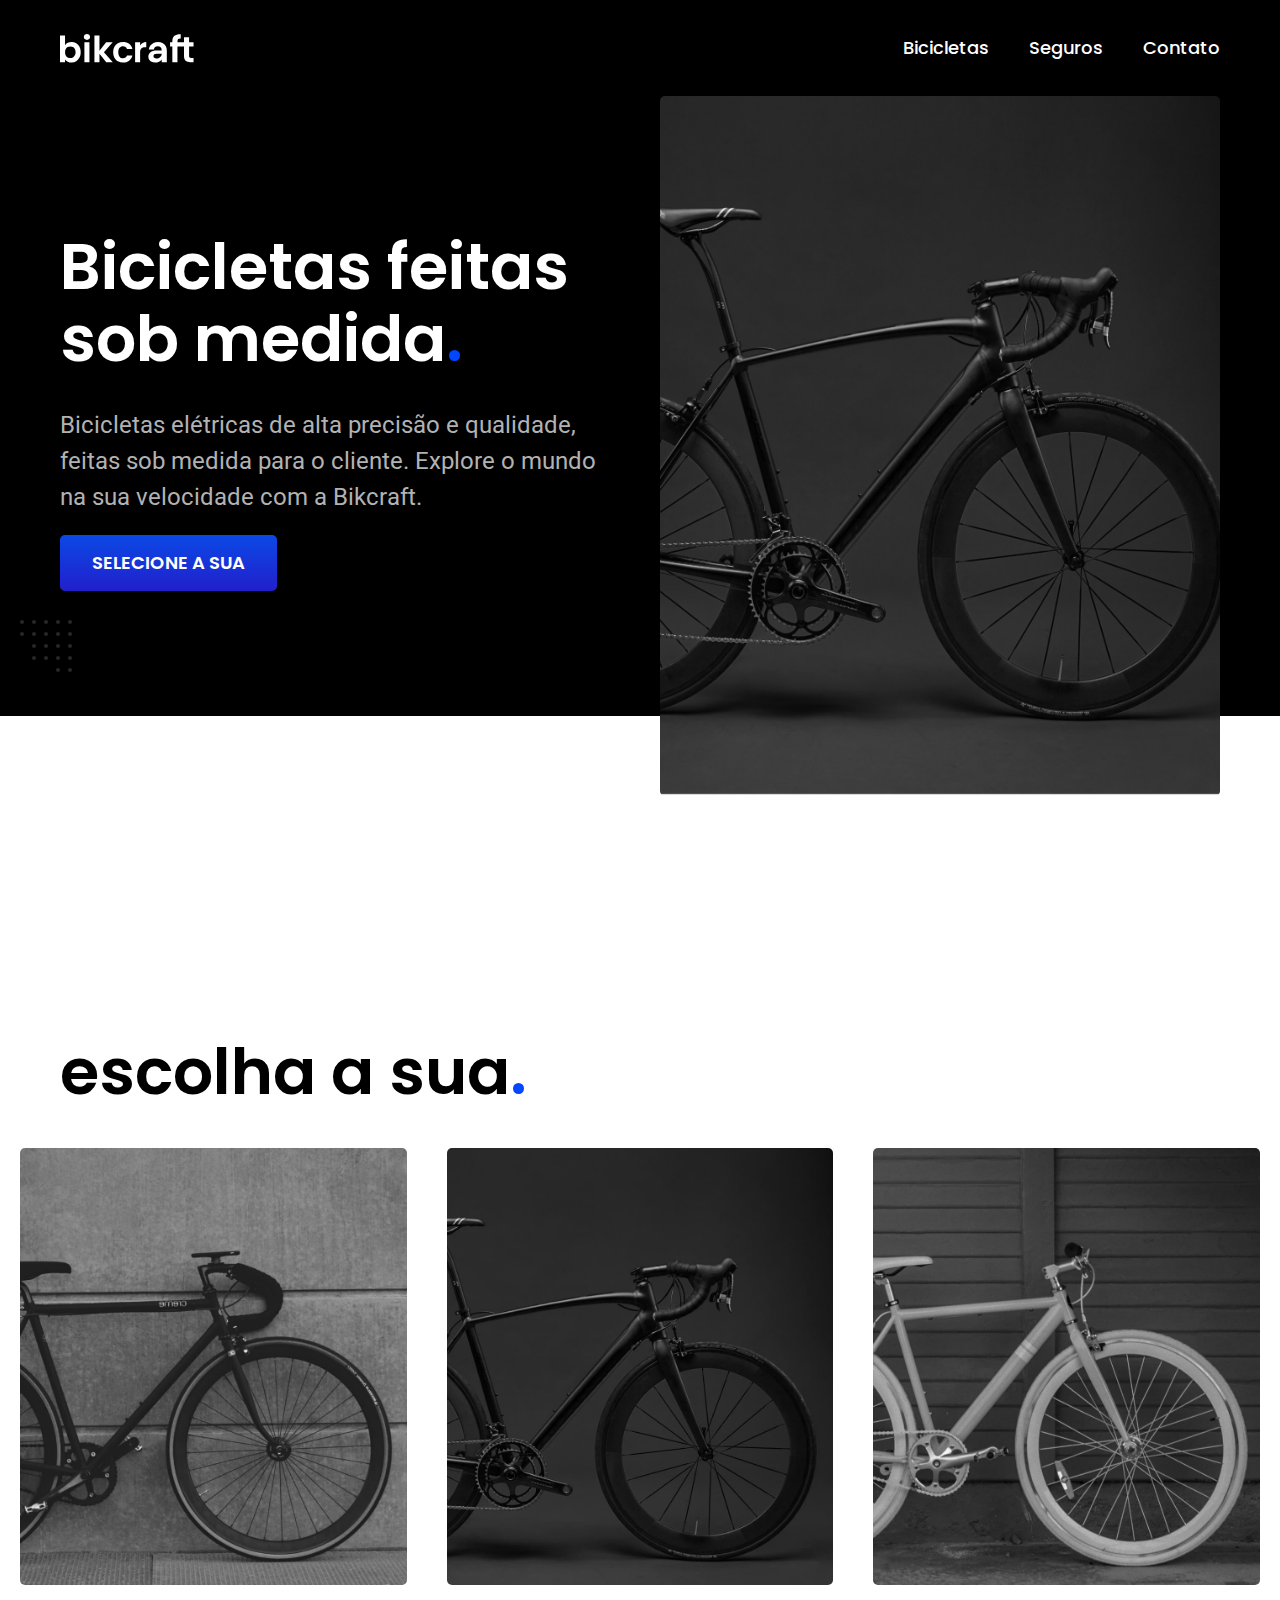
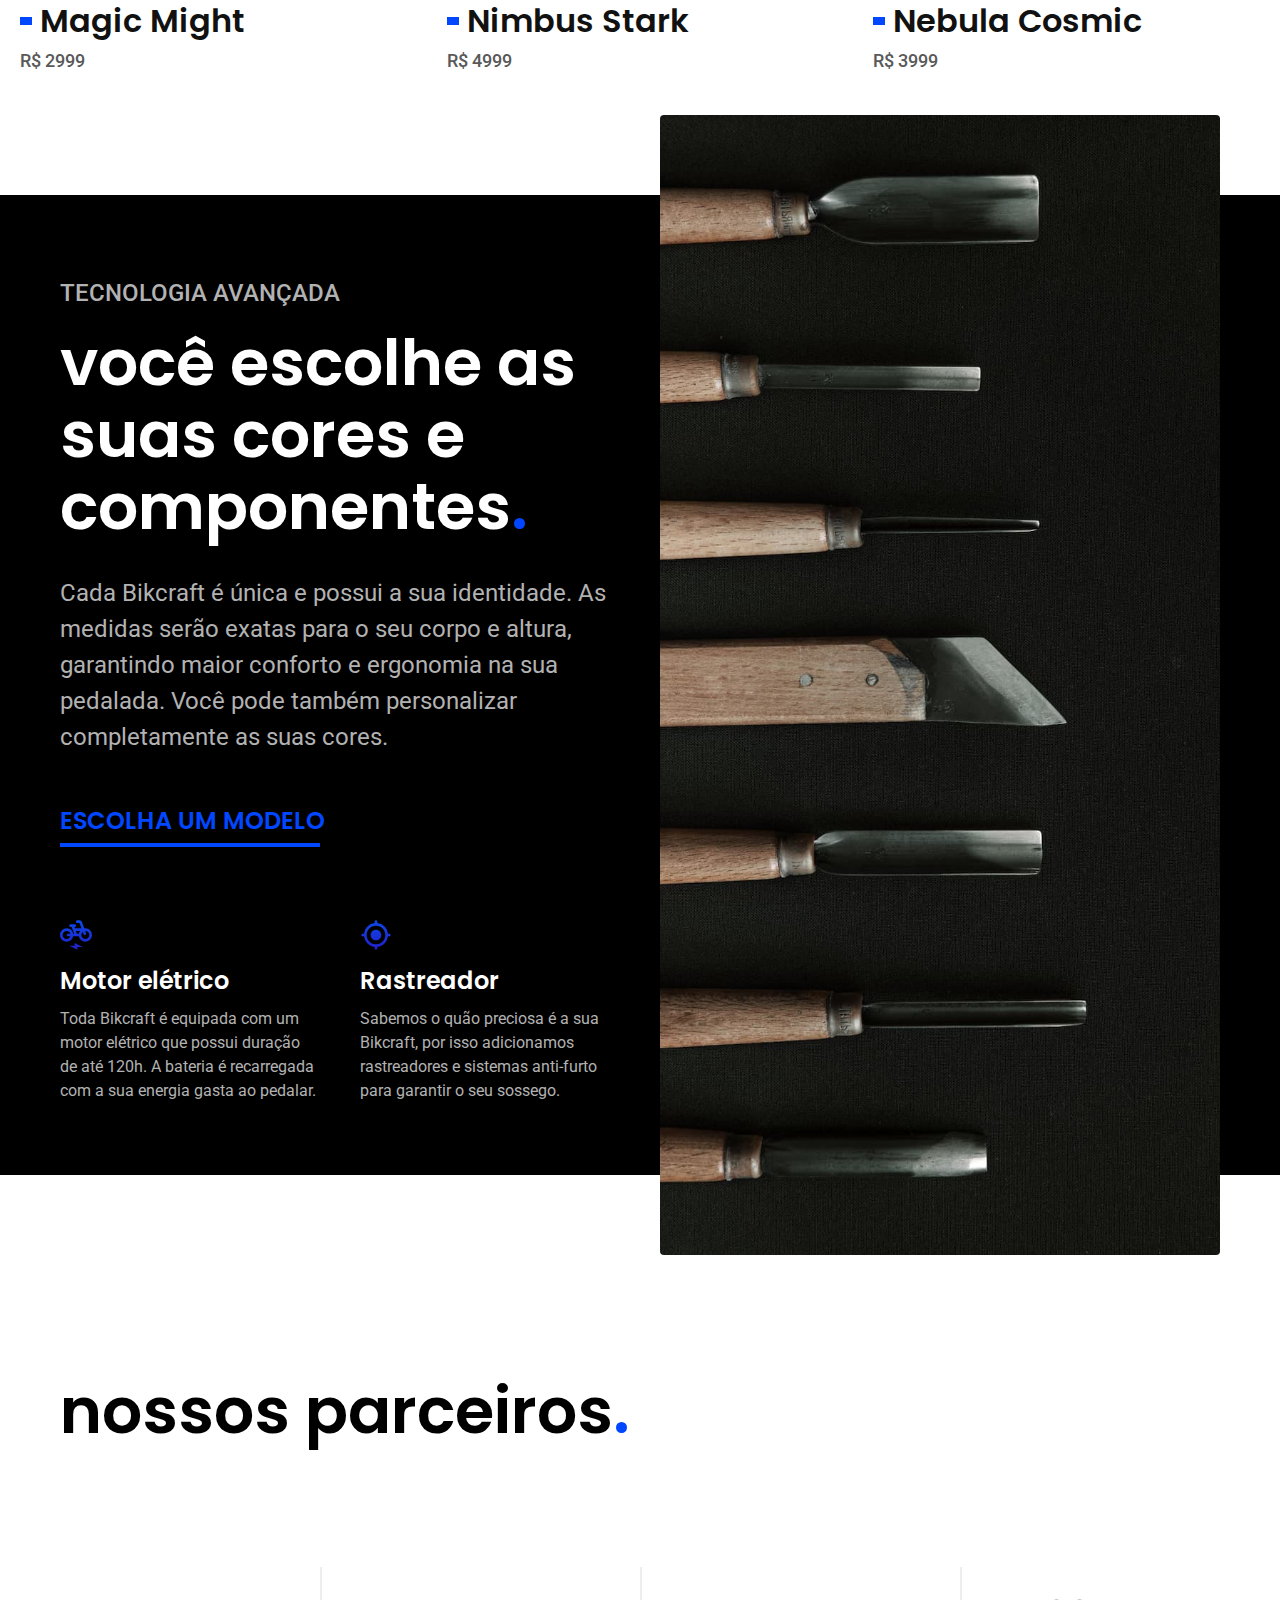
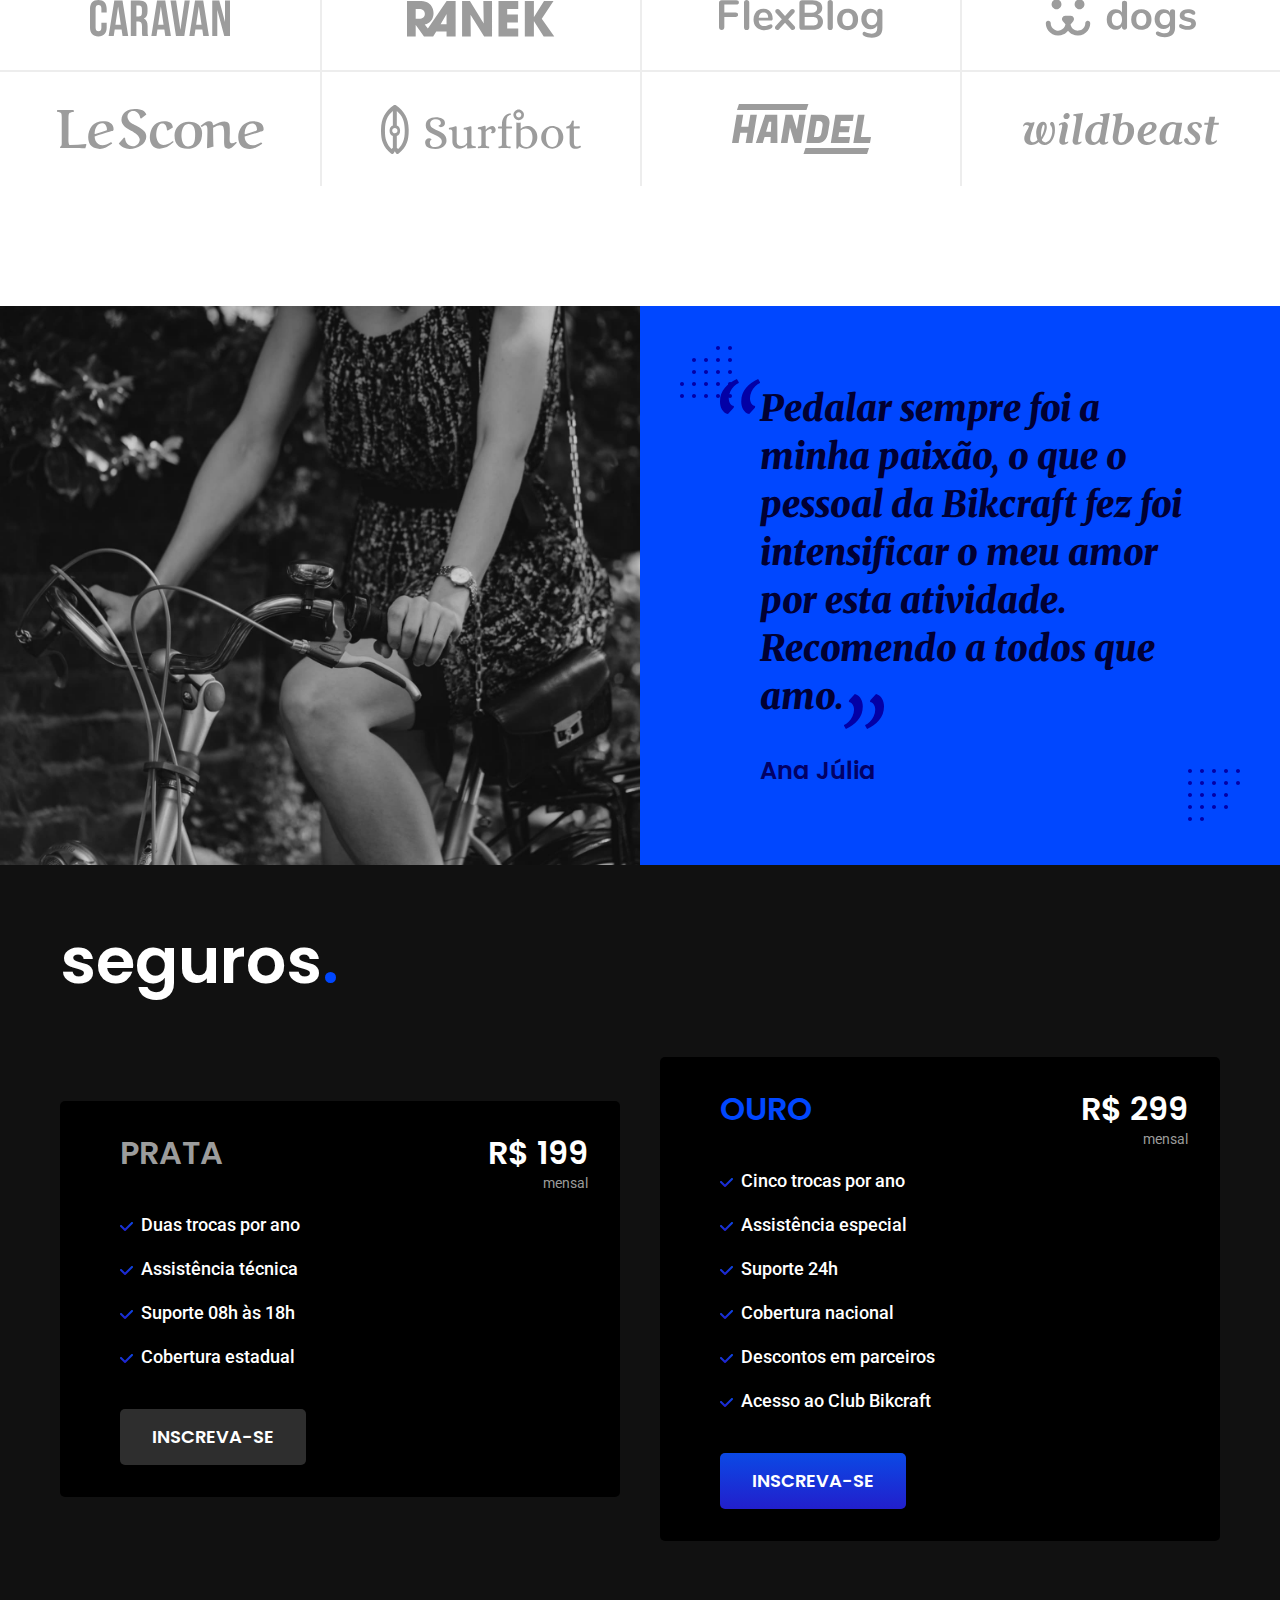
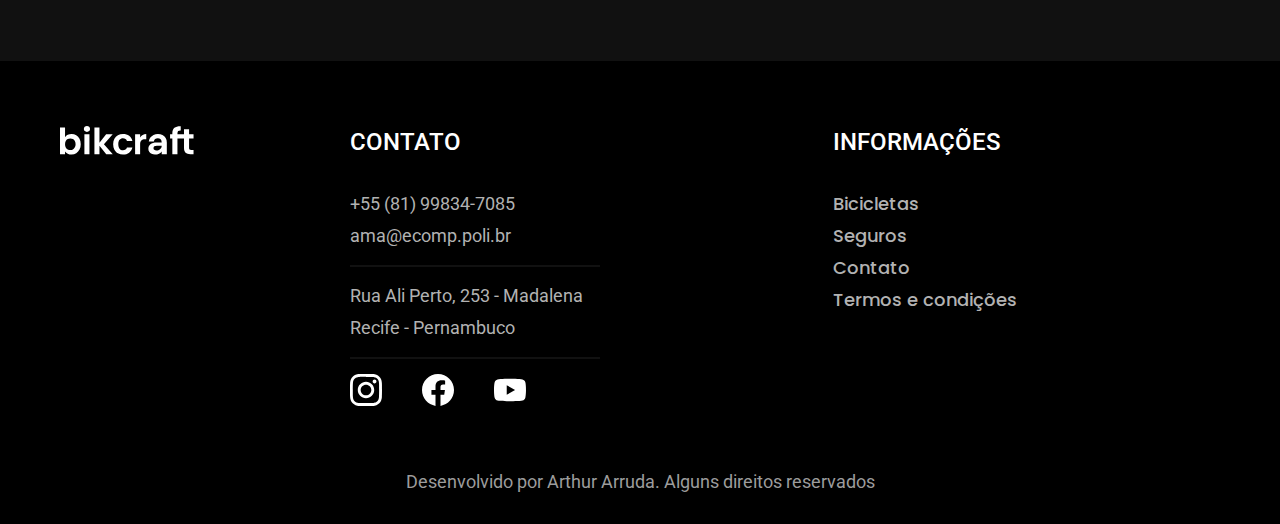
==== index.html @ e0dfc89c "adicionei algumas medias queries" ====
<!DOCTYPE html>
<html lang="pt-br">
<head>
    <meta charset="UTF-8">
    <meta name="viewport" content="width=device-width, initial-scale=1.0">
    <title>Bikcraft</title>
    <meta name="description" content="Bicicletas elétricas de alta precisão e qualidade,  feitas sob medida para o cliente. Explore o mundo na sua velocidade com a Bikcraft. ">
    <link rel="stylesheet" href="./estilos/home/style.css">
</head>
<body>
    <header class = "header-bg">
        <div class = "header flex">
            <a href="./index.html" target="_self"><img src="imagens/originais/icones/gerais/logo.svg" alt="Bikcraft"></a>
            <nav>
                <ul class = "header-menu flex">
                    <li id = "bicicletas"><a href="páginas/bicicletas.html">Bicicletas</a></li>
                    <li id = "seguros"><a href="#seguros">Seguros</a></li>
                    <li id = "contato"><a href="#contato">Contato</a></li>
                </ul>
            </nav>
        </div>
    </header>
    <main>
        <!--Seção que contém a introdução-->
        <section class = "intro-bg">
            <div class = "intro grid">
                <div class = "intro-descricao">
                    <h1>Bicicletas feitas sob medida<span class = "ponto-final">.</span></h1>
                    <p>Bicicletas elétricas de alta precisão e qualidade,  feitas sob medida para o cliente. Explore o mundo na sua velocidade com a Bikcraft. </p>
                    <a href="#" class = "btn">SELECIONE A SUA</a>
                </div>
                <picture>
                    <source media="(max-width:800px)" srcset="imagens\reduzidas\bicicletas\nimbus.jpg">
                    <img src="imagens/originais/gerais/img-intro.jpg" alt="bicicleta preta modelo Nimbus stark">
                </picture>
            </div>
        </section>
       <!--Seção que contém as bicicletas-->
        <section class = "bicicletas-bg" id = "bicicletas">
            <h1>escolha a sua<span class = "ponto-final">.</span></h1>
            <ul class = "bicicletas grid">
                <li class = "bicicleta" id = "bicicleta1">
                    <a href="#">
                        <img src="imagens/reduzidas/bicicletas/magic-home.jpg" alt="Magic Might">
                        <h3 class = "bicicleta-nome">Magic Might</h3>
                        <h6 class = "bicicleta-preço">R$ 2999</h6>
                    </a>
                </li>
                <li class = "bicicleta" id = "bicicleta2">
                    <a href="#">
                        <img src="imagens/reduzidas/bicicletas/nimbus-home.jpg" alt="Nimbus Stark">
                        <h3 class = "bicicleta-nome">Nimbus Stark</h3>
                        <h6 class = "bicicleta-preço">R$ 4999</h6>
                    </a>
                </li>
                <li class = "bicicleta" id = "bicicleta3">
                    <a href="#">
                        <img src="imagens/reduzidas/bicicletas/nebula-home.jpg" alt="Nebula Cosmic">
                        <h3 class = "bicicleta-nome">Nebula Cosmic</h3>
                        <h6 class = "bicicleta-preço">R$ 3999</h6>
                    </a>
                </li>
            </ul>
        </section>
        <!--Seção que contém o diferencial-->
        <section class = "diferencial-bg">
            <div class = "diferencial grid">
                <div class = "diferencial-info">
                    <h4>TECNOLOGIA AVANÇADA</h4>
                    <h1>você escolhe as suas cores e componentes<span class = "ponto-final">.</span></h1>
                    <p class = "principal">Cada Bikcraft é única e possui a sua identidade. As medidas serão exatas para o seu corpo e altura, garantindo maior conforto e ergonomia na sua pedalada. Você pode também personalizar completamente as suas cores.</p>
                    <a href="#" class = "link">ESCOLHA UM MODELO</a>
                    <div class = "diferenciais grid">
                        <div class = "eletrico">
                            <h2>Motor elétrico</h2>
                            <p class = "descricao-diferencial">Toda Bikcraft é equipada com um motor elétrico que possui duração de até 120h. A bateria é recarregada com a sua energia gasta ao pedalar.</p>
                        </div>
                        <div class = "rastreador">
                            <h2>Rastreador</h2>
                            <p class = "descricao-diferencial">Sabemos o quão preciosa é a sua Bikcraft, por isso adicionamos rastreadores e sistemas anti-furto para garantir o seu sossego.</p>
                        </div>
                    </div>
                </div>
                <img src="imagens/reduzidas/gerais/ferramentas.jpg" alt="Ferramentas utilizadas na construção das bicicicletas Bikcrafts">
            </div>
        </section>        
        <!--Seção que contém os parceiros-->
        <section class = "parceiros-bg">
            <h1>nossos parceiros<span class = "ponto-final">.</span></h1>
            <div class = "parceiros-lista">
                <ul class = "grid">
                    <li><img src="imagens/originais/parceiros/caravan.svg" alt="Caravan"></li>
                    <li><img src="imagens/originais/parceiros/ranek.svg" alt="Ranek"></li>
                    <li><img src="imagens/originais/parceiros/flexblog.svg" alt="Flexbog"></li>
                    <li><img src="imagens/originais/parceiros/dogs.svg" alt="Dogs"></li>
                    <li><img src="imagens/originais/parceiros/lescone.svg" alt="Lescone"></li>
                    <li><img src="imagens/originais/parceiros/surfbot.svg" alt="Surfbot"></li>
                    <li><img src="imagens/originais/parceiros/handel.svg" alt="Handel"></li>
                    <li><img src="imagens/originais/parceiros/wildbeast.svg" alt="Wildbeast"></li>
                </ul>
            </div>
        </section>  
        <!--Seção que contém o depoimento-->
        <section class = "depoimento-bg grid">
            <img src="imagens/reduzidas/gerais/depoimento.jpg" alt="Mulher pedalando">
            <div class = "depoimento-container flex">
                <div class = "depoimento-texto">
                    <h2>Pedalar sempre foi a minha paixão, o que o pessoal da Bikcraft fez foi intensificar o meu amor por esta atividade. Recomendo a todos que amo. </h2>
                
                    <h5>Ana Júlia</h5>
                </div>
            </div>
        </section>
       <!--Seção que contém os seguros-->
        <section class = "seguros-bg" id = "seguros">
            <h1>seguros<span class = "ponto-final">.</span></h1>
            <div class = "seguros-planos grid">
                <div class = "planos-prata plano">
                    <div class = "nome-preço flex">
                        <h3>PRATA</h3>
                        <h4 class = "preço">R$ 199</h4>
                    </div>
                    <ul>
                        <li>Duas trocas por ano</li>
                        <li>Assistência técnica</li>
                        <li>Suporte 08h às 18h</li>
                        <li>Cobertura estadual</li>
                    </ul>
                    <a href="#" class = "btn">INSCREVA-SE</a>
                </div>
                <div class = "planos-ouro plano">
                    <div class = "nome-preço flex">
                        <h3>OURO</h3>
                        <h4 class = "preço">R$ 299</h4>
                    </div>
                
                    <ul>
                        <li>Cinco trocas por ano</li>
                        <li>Assistência especial</li>
                        <li>Suporte 24h</li>
                        <li>Cobertura nacional</li>
                        <li>Descontos em parceiros</li>
                        <li>Acesso ao Club Bikcraft</li>
                    </ul>
                    <a href="#" class = "btn">INSCREVA-SE</a>
                </div>
            </div>
        </section>
    </main>
    <footer class = "footer-bg" id = "contato">
        <div class = "footer grid">
            <a href="#"><img src="imagens/originais/icones/gerais/logo.svg" alt="Bikcraft"></a>

            <div class = "footer-contato">
                <h1>CONTATO</h1>
                <div class = "fone">
                    <p>+55 (81) 99834-7085 <br>
                       ama@ecomp.poli.br</p>
                </div>
                <div class = "endereco">
                    <p>Rua Ali Perto, 253 - Madalena<br>
                       Recife - Pernambuco</p>
                </div>
                <div class = "redes-sociais flex">
                    <img src="imagens/originais/icones/redes-branco/instagram.svg" alt="">
                    <img src="imagens/originais/icones/redes-branco/facebook.svg" alt="">
                    <img src="imagens/originais/icones/redes-branco/youtube.svg" alt="">
                </div>
            </div>
            <div class = "footer-info">
                <h1>INFORMAÇÕES</h1>
                <ul>
                    <a href="#">
                        <li>Bicicletas</li>
                    </a>
                    <a href="#">
                        <li>Seguros</li>
                    </a>
                    <a href="#">
                        <li>Contato</li>
                    </a>
                    <a href="#">
                        <li>Termos e condições</li>
                    </a>
                </ul>
            </div>
        </div>
        <h5>Desenvolvido por Arthur Arruda. Alguns direitos reservados</h5>
    </footer>
</body>
</html>
---- estilos/home/style.css ----
@import '../globais/uteis.css';
@import '../globais/header.css';
@import '../globais/footer.css';
@import 'intro.css';
@import 'bicicletas.css';
@import 'parceiros.css';
@import 'depoimento.css';
@import 'seguros.css';
@import 'diferencial.css';
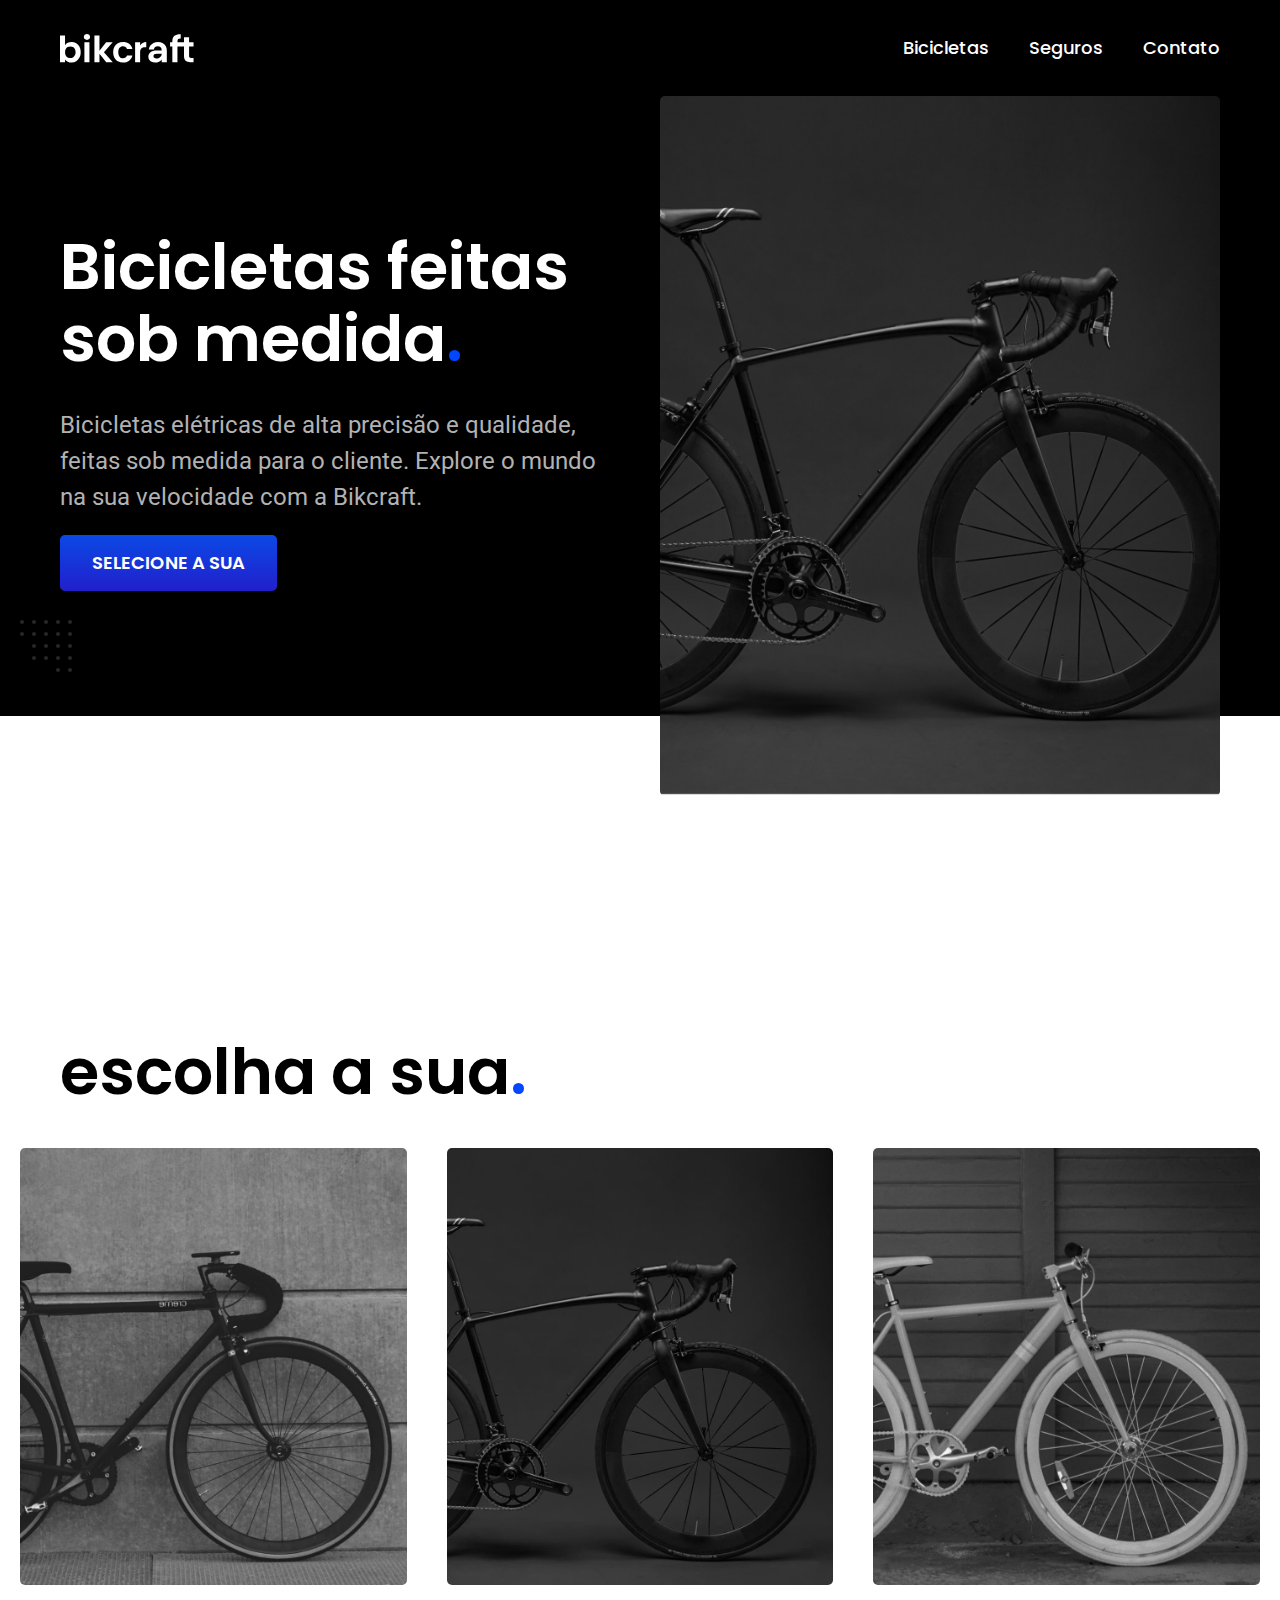
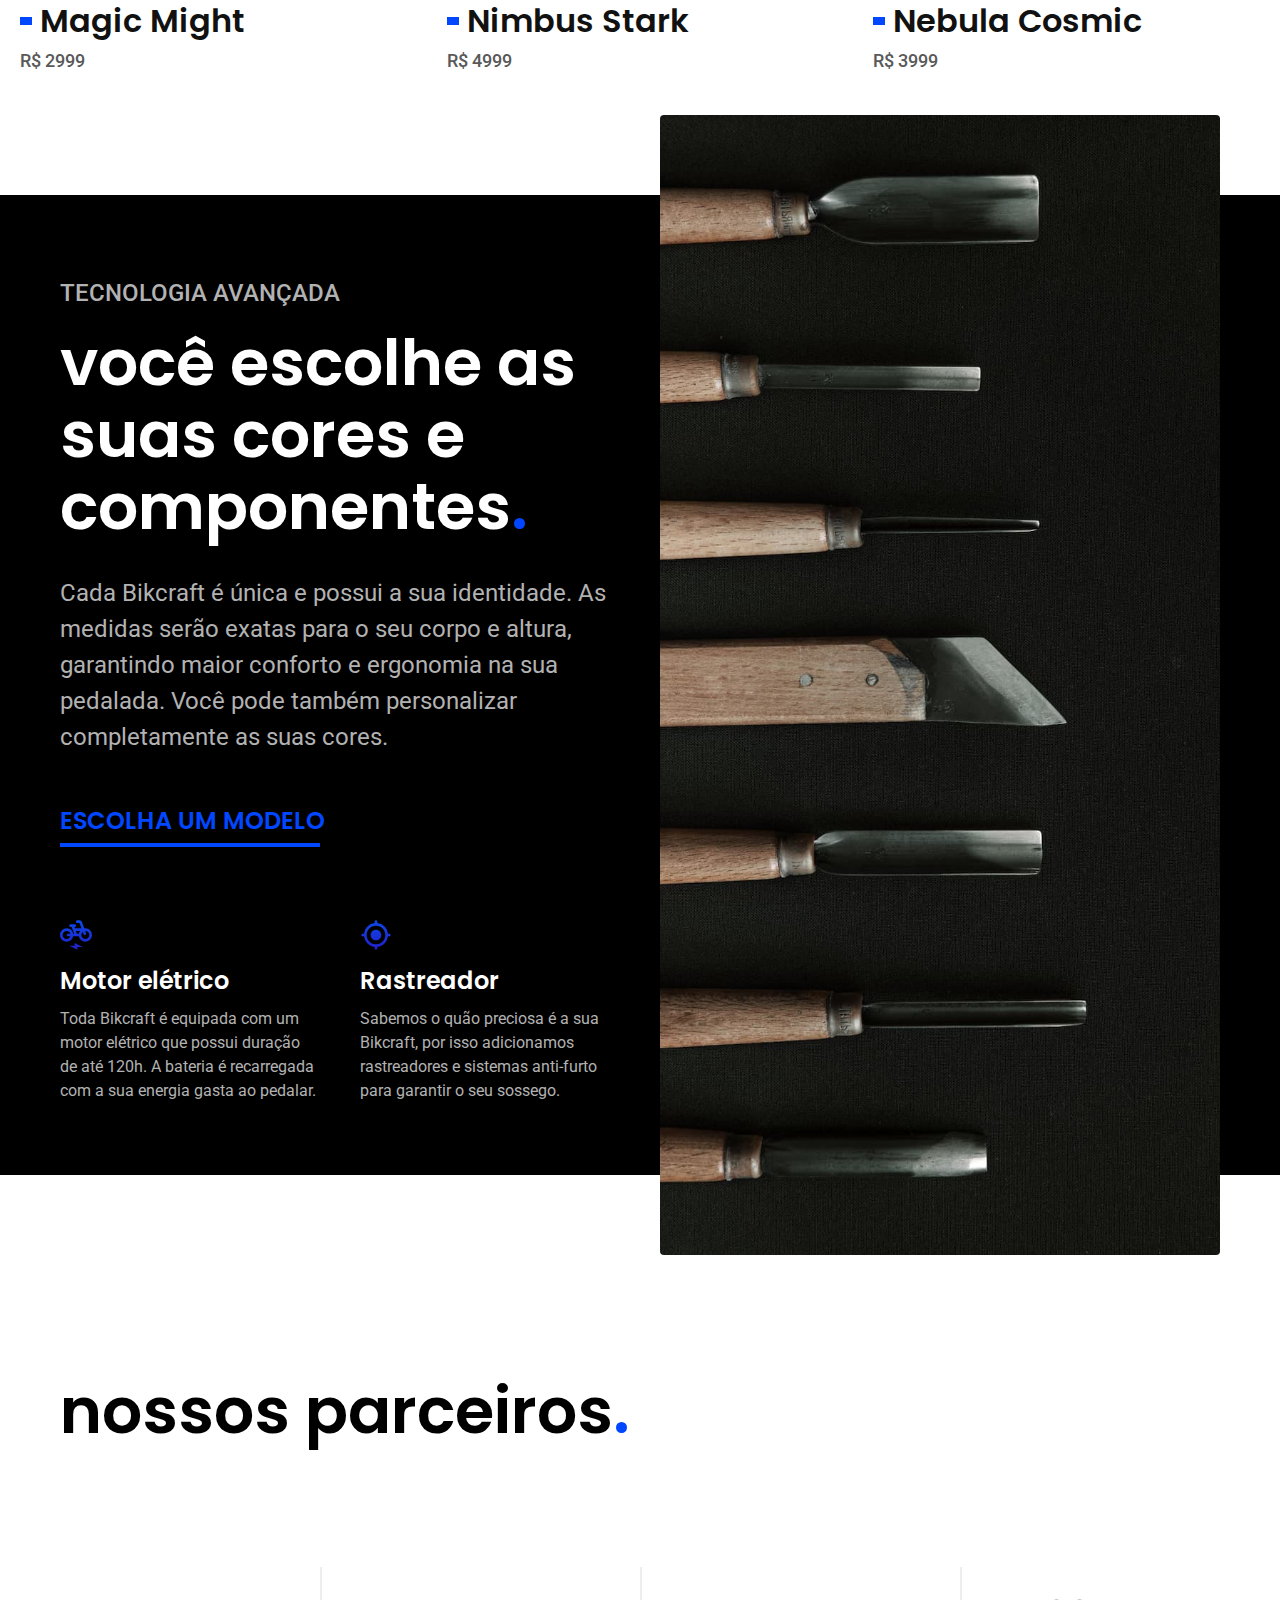
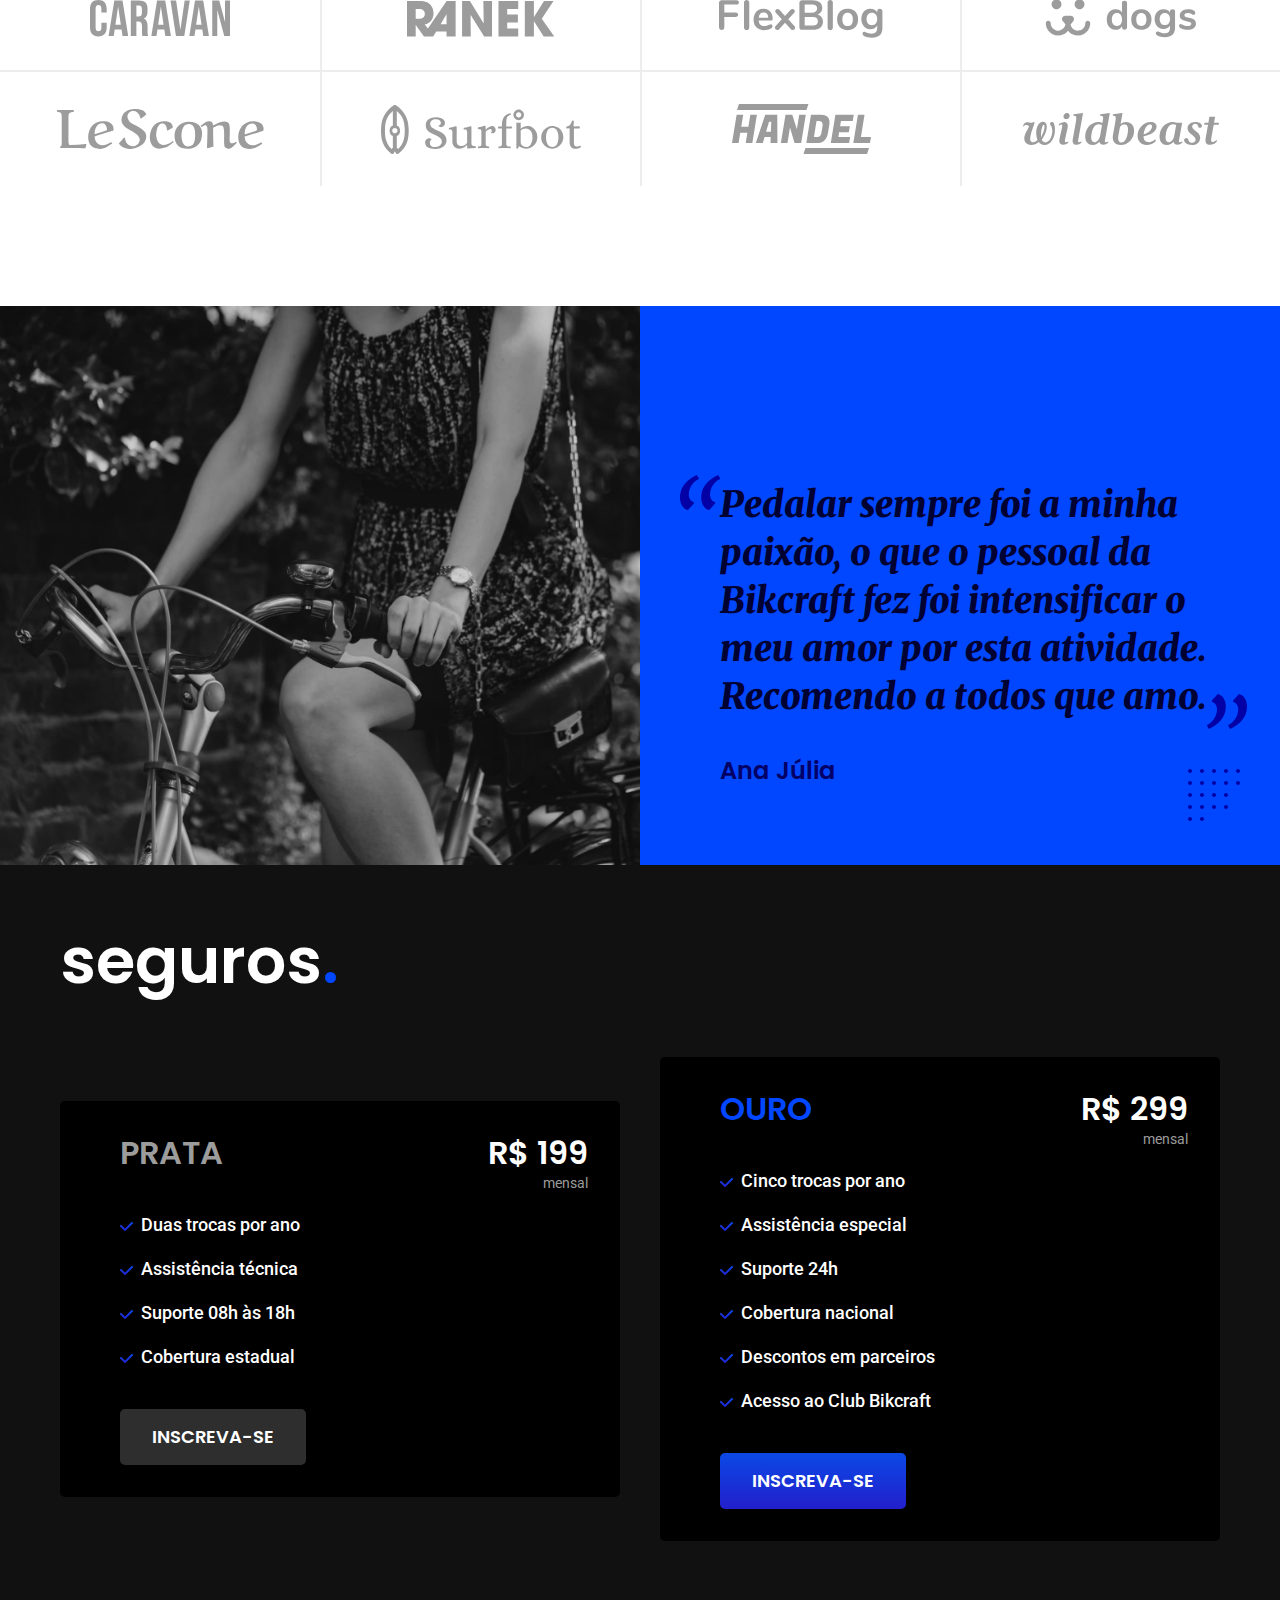
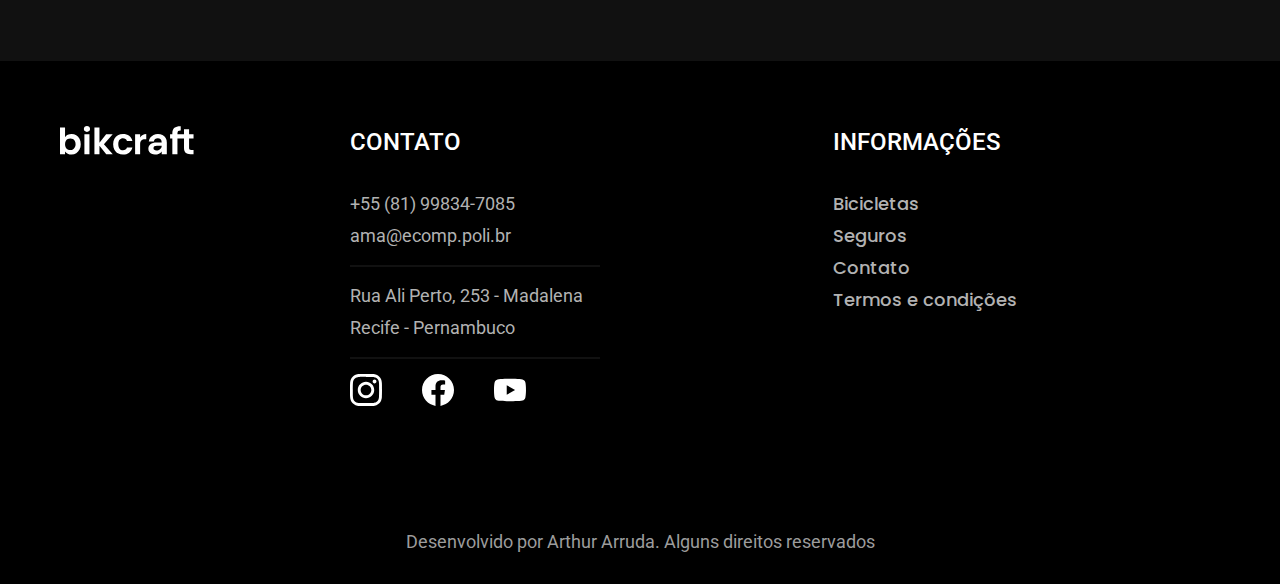
==== commit 69193337: "adicionei as media queries da página 'bicicletas'" ====
--- a/index.html
+++ b/index.html
@@ -149,7 +149,7 @@
     </main>
     <footer class = "footer-bg" id = "contato">
         <div class = "footer grid">
-            <a href="#"><img src="imagens/originais/icones/gerais/logo.svg" alt="Bikcraft"></a>
+            <a href="#" class = "home-btn"><img src="imagens/originais/icones/gerais/logo.svg" alt="Bikcraft"></a>
 
             <div class = "footer-contato">
                 <h1>CONTATO</h1>
@@ -162,9 +162,9 @@
                        Recife - Pernambuco</p>
                 </div>
                 <div class = "redes-sociais flex">
-                    <img src="imagens/originais/icones/redes-branco/instagram.svg" alt="">
-                    <img src="imagens/originais/icones/redes-branco/facebook.svg" alt="">
-                    <img src="imagens/originais/icones/redes-branco/youtube.svg" alt="">
+                    <a href="#"><img src="imagens/originais/icones/redes-branco/instagram.svg" alt="#"></a>
+                    <a href=""><img src="imagens/originais/icones/redes-branco/facebook.svg" alt=""></a>
+                    <a href="#"><img src="imagens/originais/icones/redes-branco/youtube.svg" alt=""></a>
                 </div>
             </div>
             <div class = "footer-info">
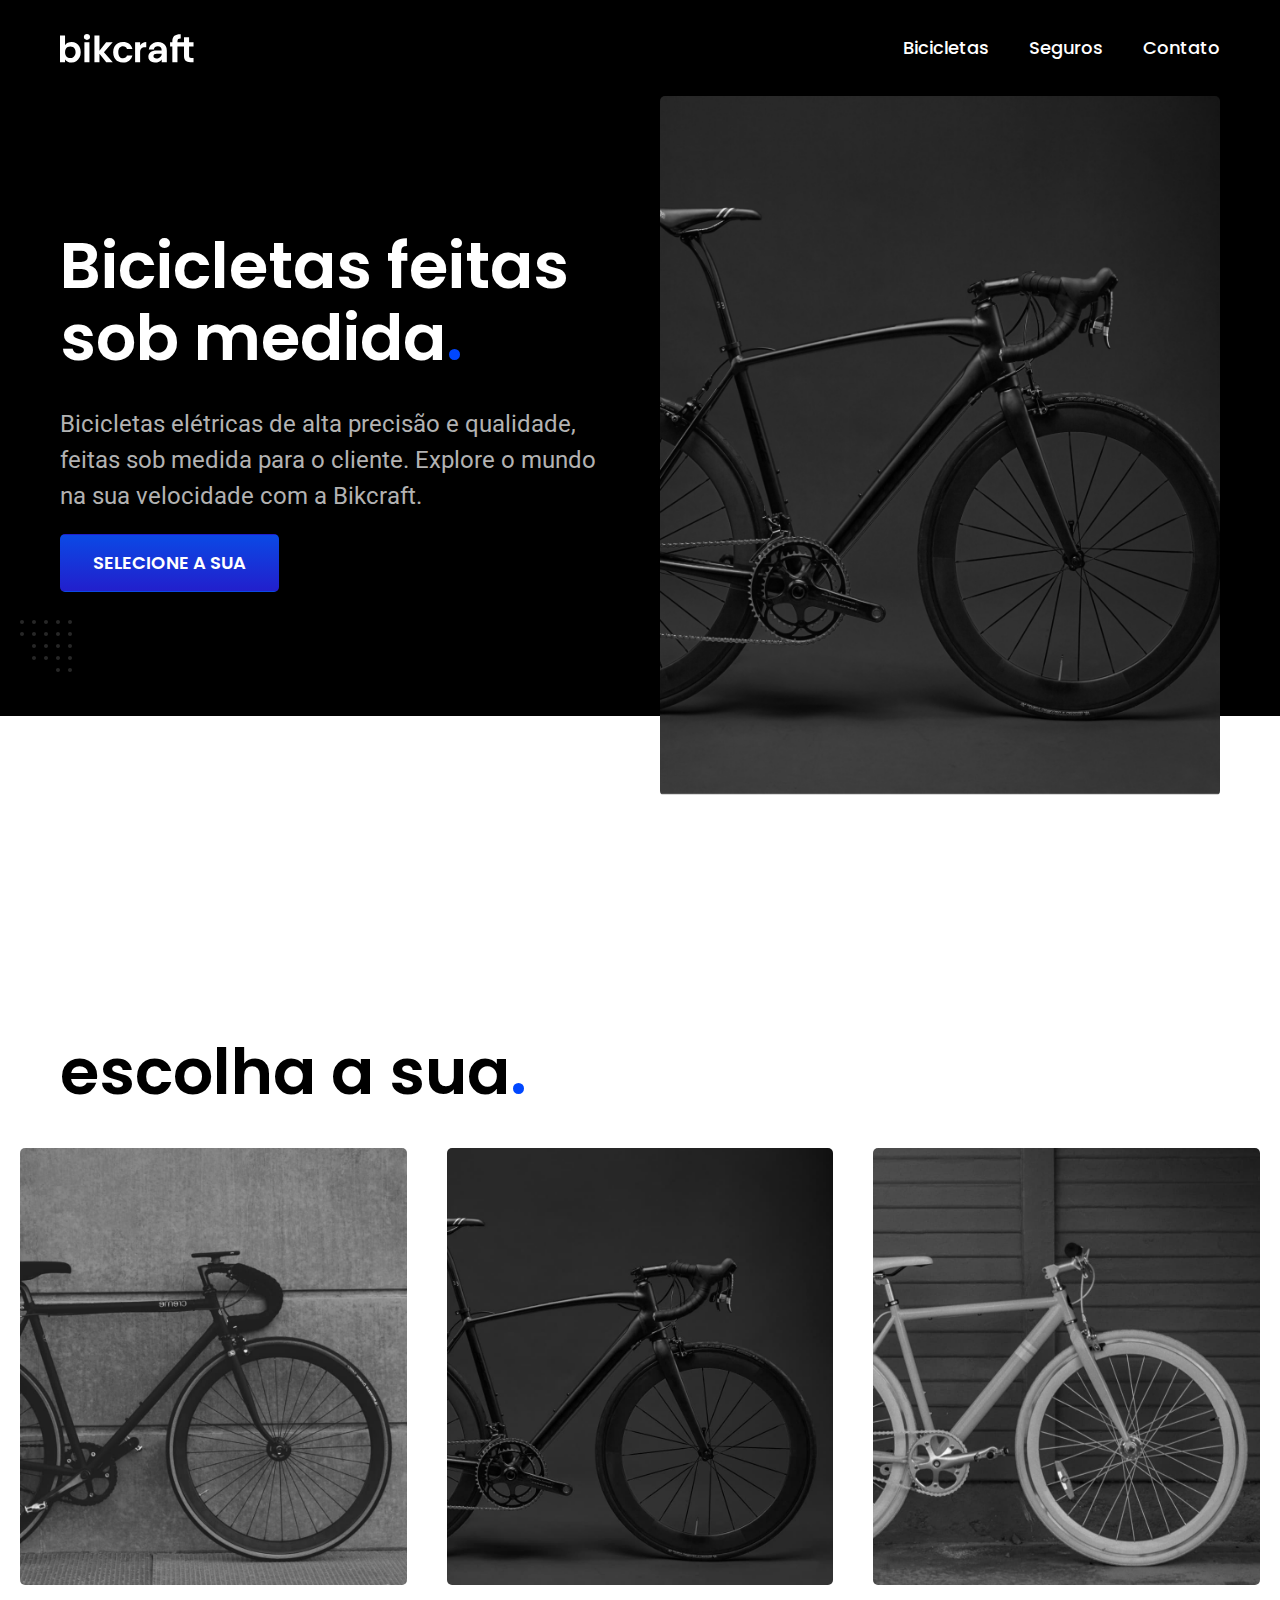
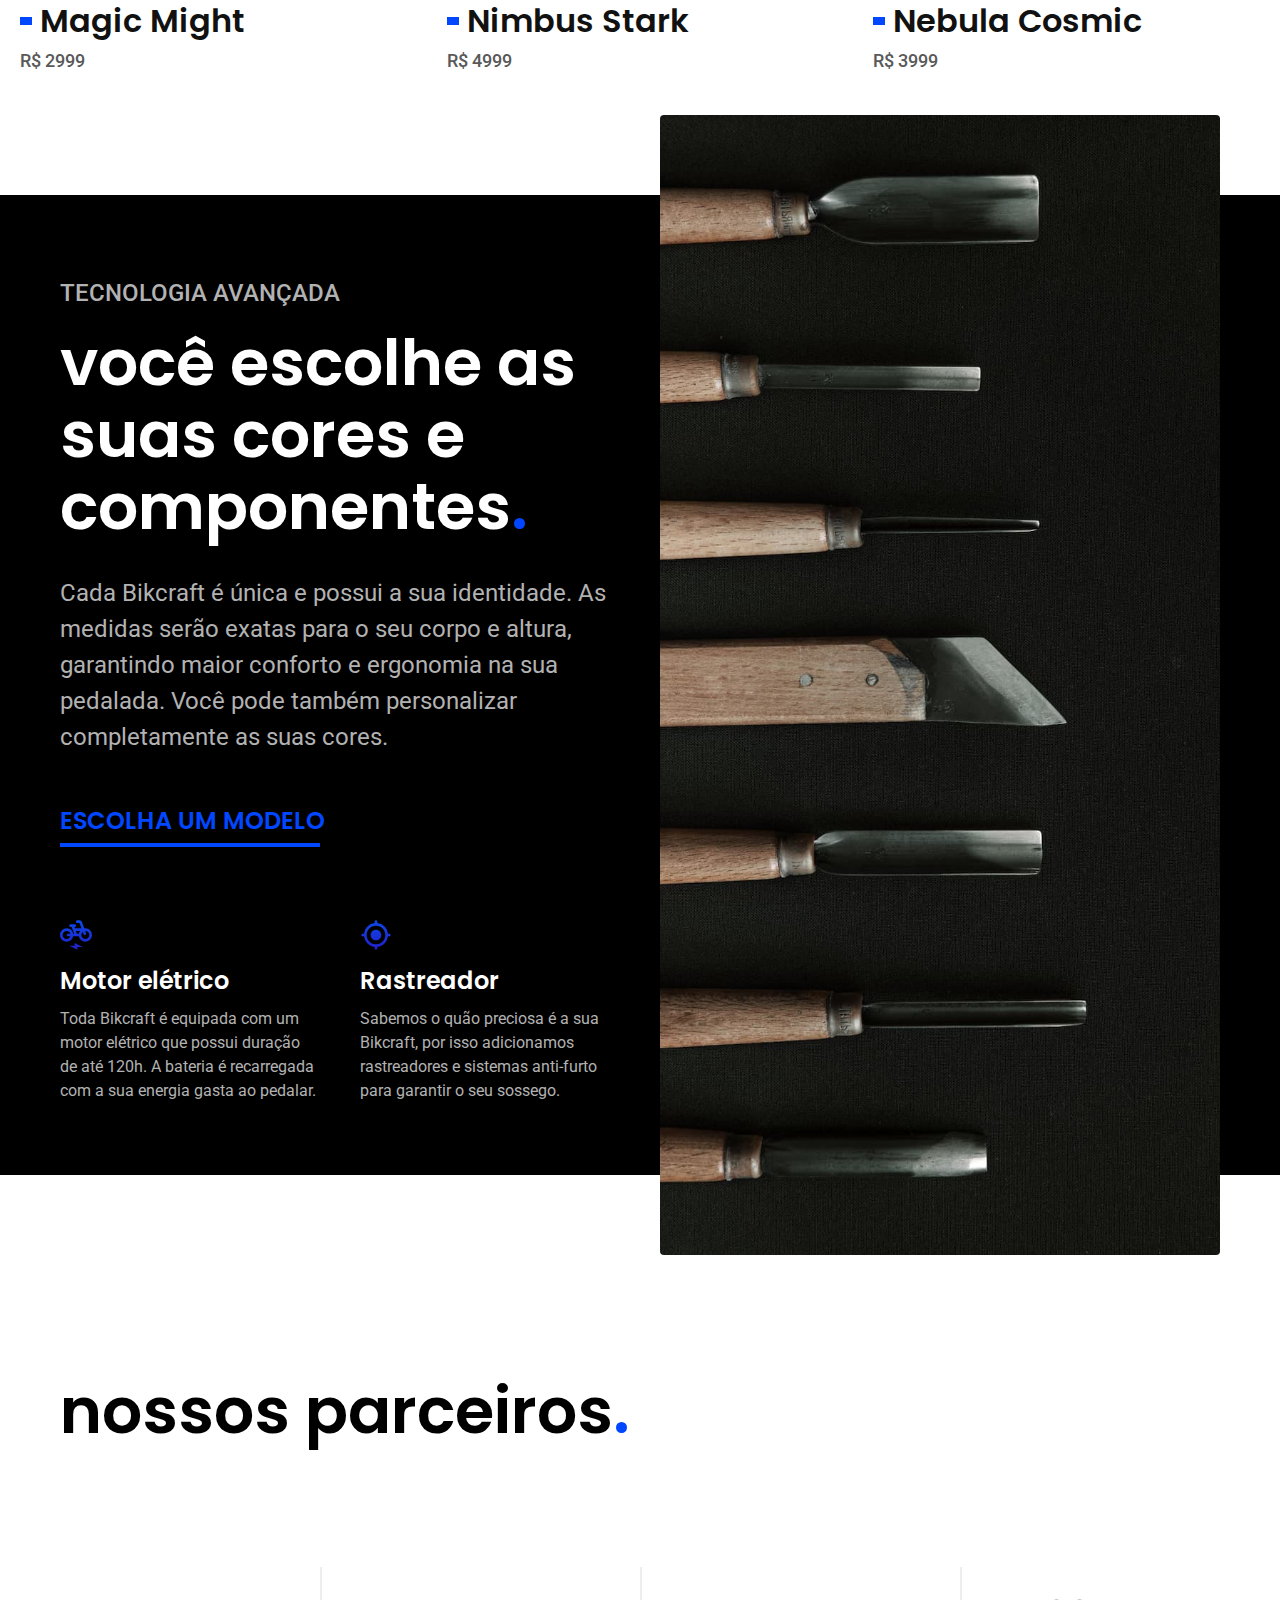
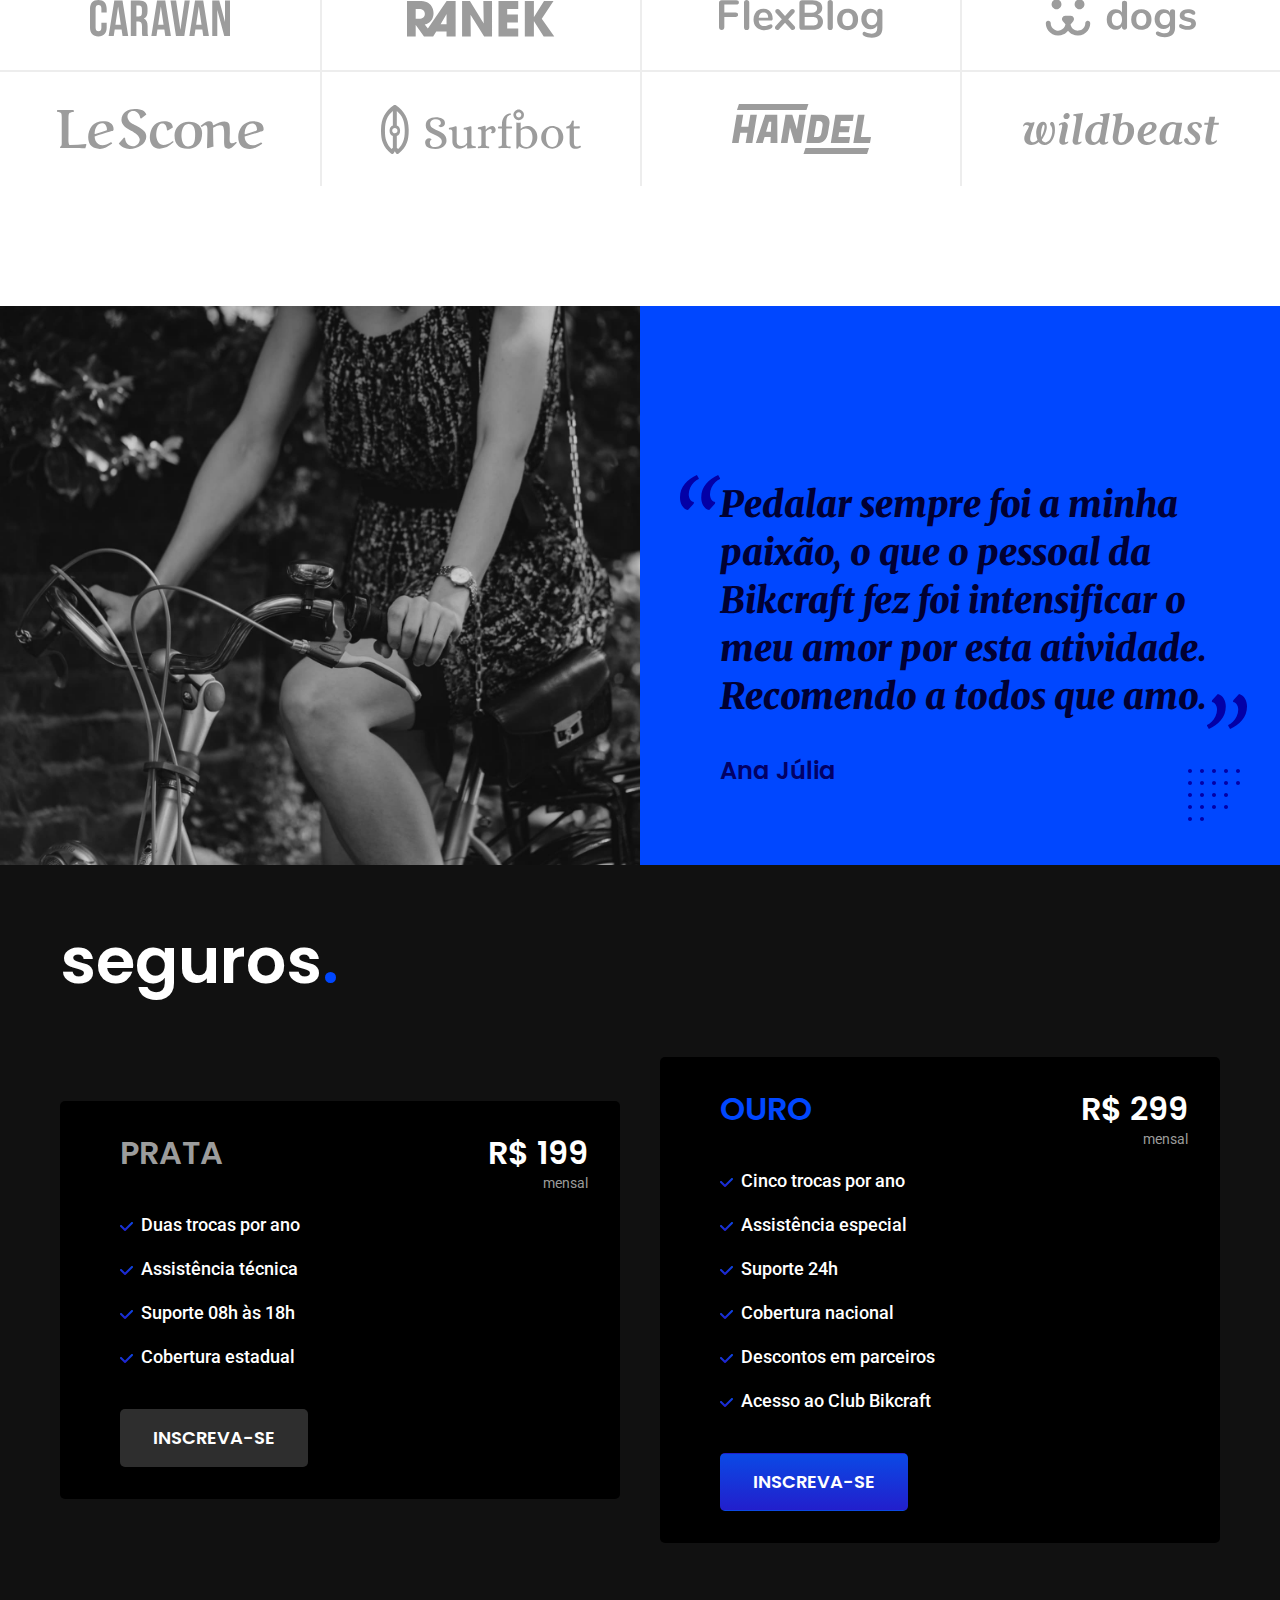
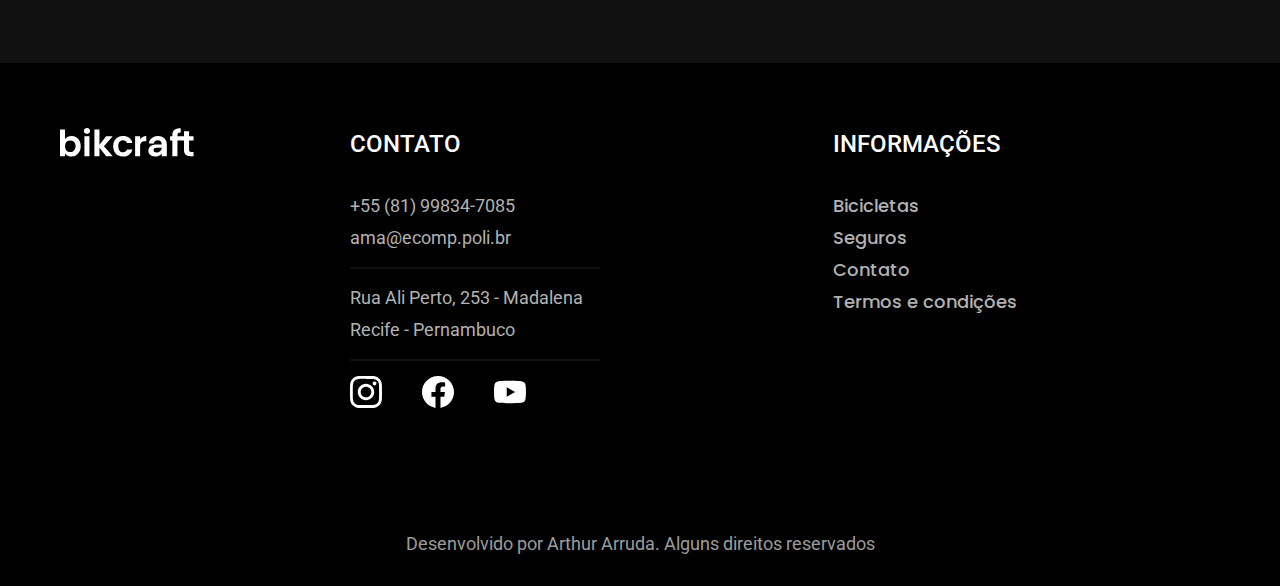
==== commit 250ad0b9: "adicionei a seção de termos e condições" ====
--- a/index.html
+++ b/index.html
@@ -27,7 +27,7 @@
                 <div class = "intro-descricao">
                     <h1>Bicicletas feitas sob medida<span class = "ponto-final">.</span></h1>
                     <p>Bicicletas elétricas de alta precisão e qualidade,  feitas sob medida para o cliente. Explore o mundo na sua velocidade com a Bikcraft. </p>
-                    <a href="#" class = "btn">SELECIONE A SUA</a>
+                    <a href="páginas/bicicletas.html" class = "btn">SELECIONE A SUA</a>
                 </div>
                 <picture>
                     <source media="(max-width:800px)" srcset="imagens\reduzidas\bicicletas\nimbus.jpg">
@@ -180,7 +180,9 @@
                         <li>Contato</li>
                     </a>
                     <a href="#">
-                        <li>Termos e condições</li>
+                        <a href="páginas/termos.html">
+                            <li>Termos e condições</li>
+                        </a>
                     </a>
                 </ul>
             </div>
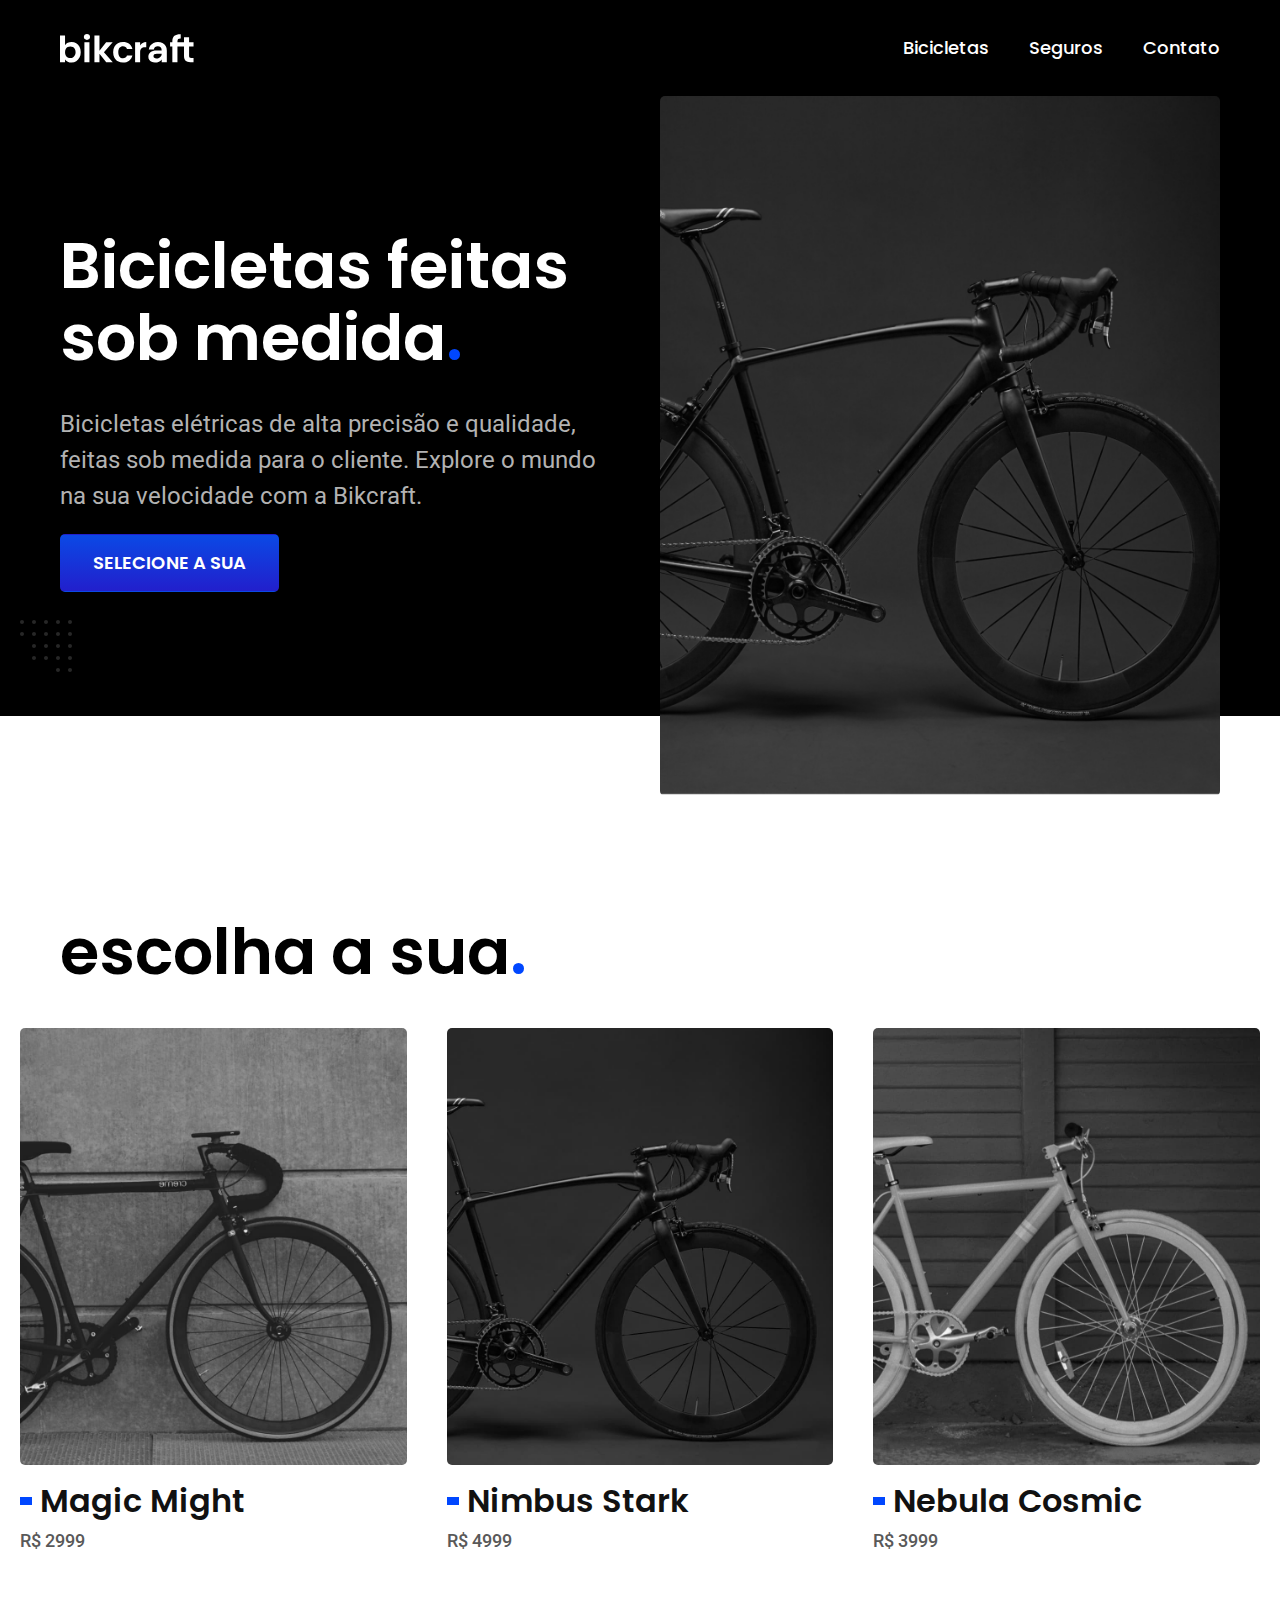
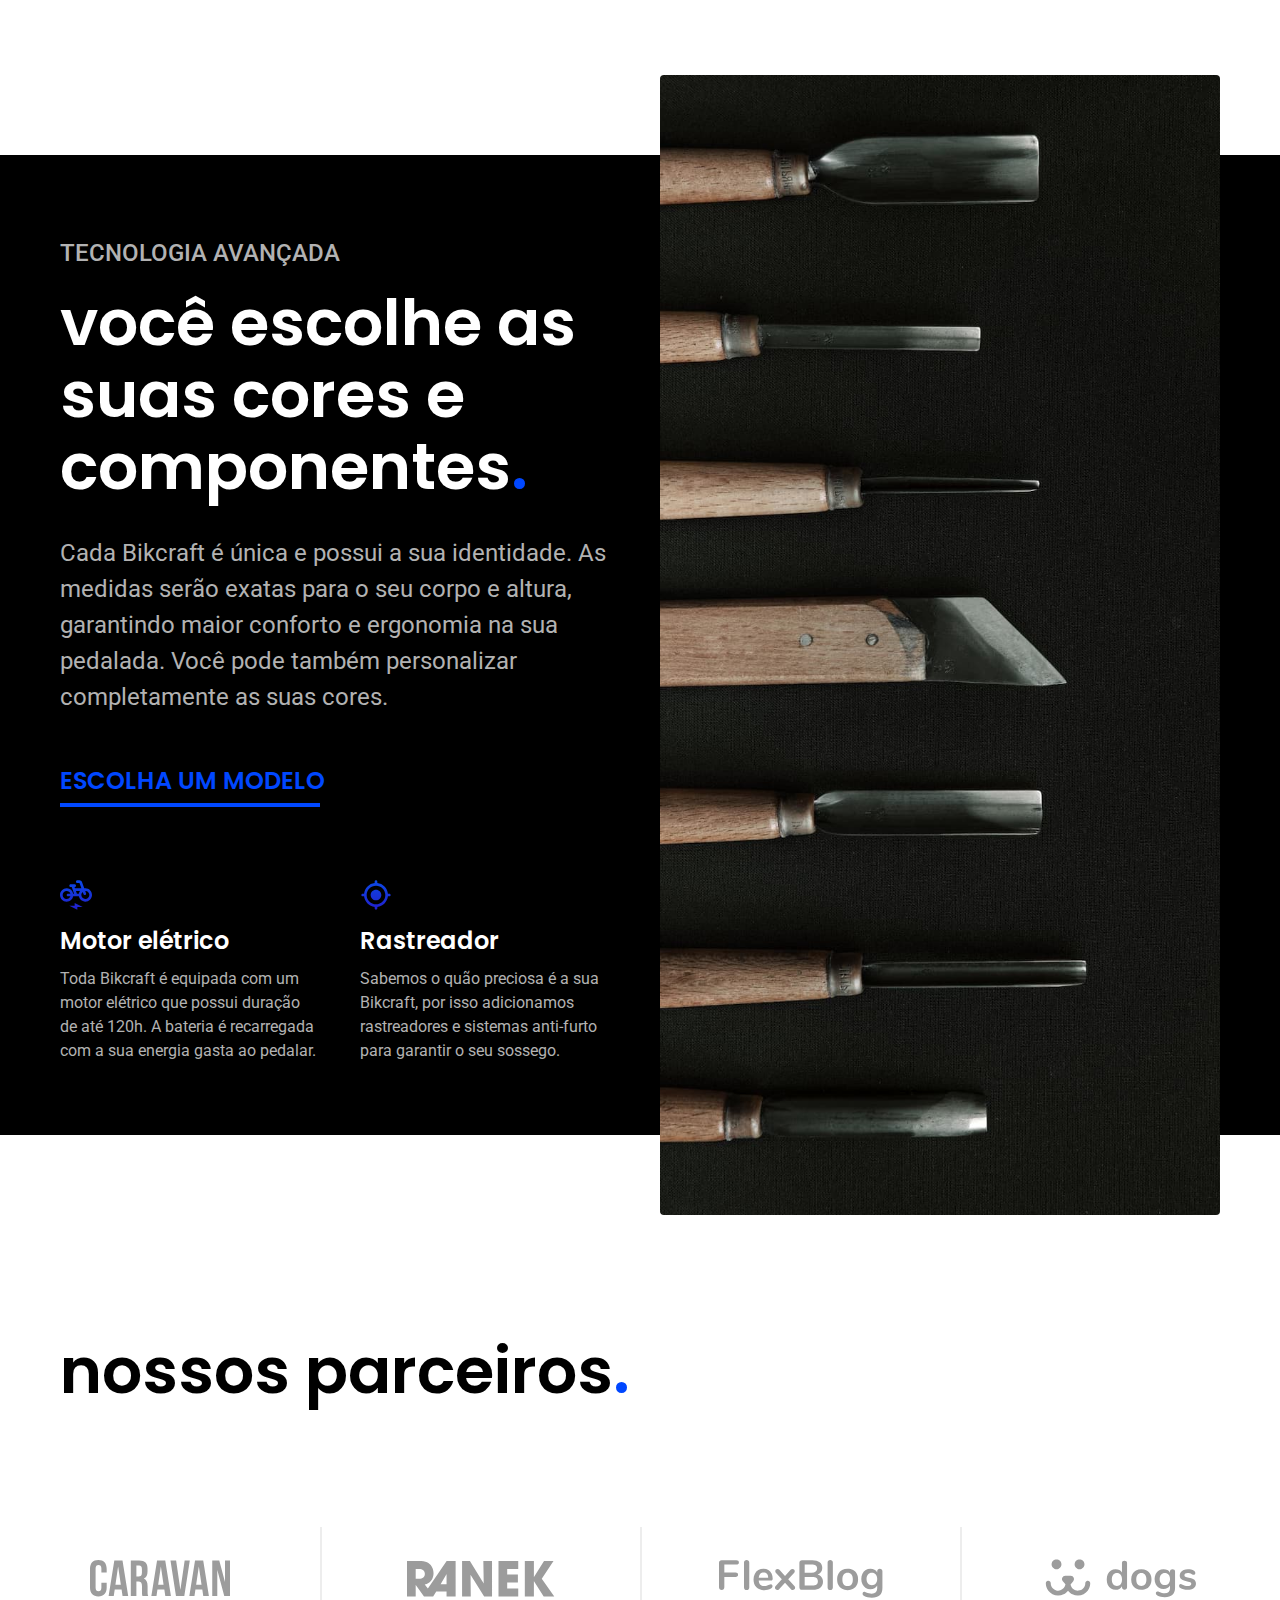
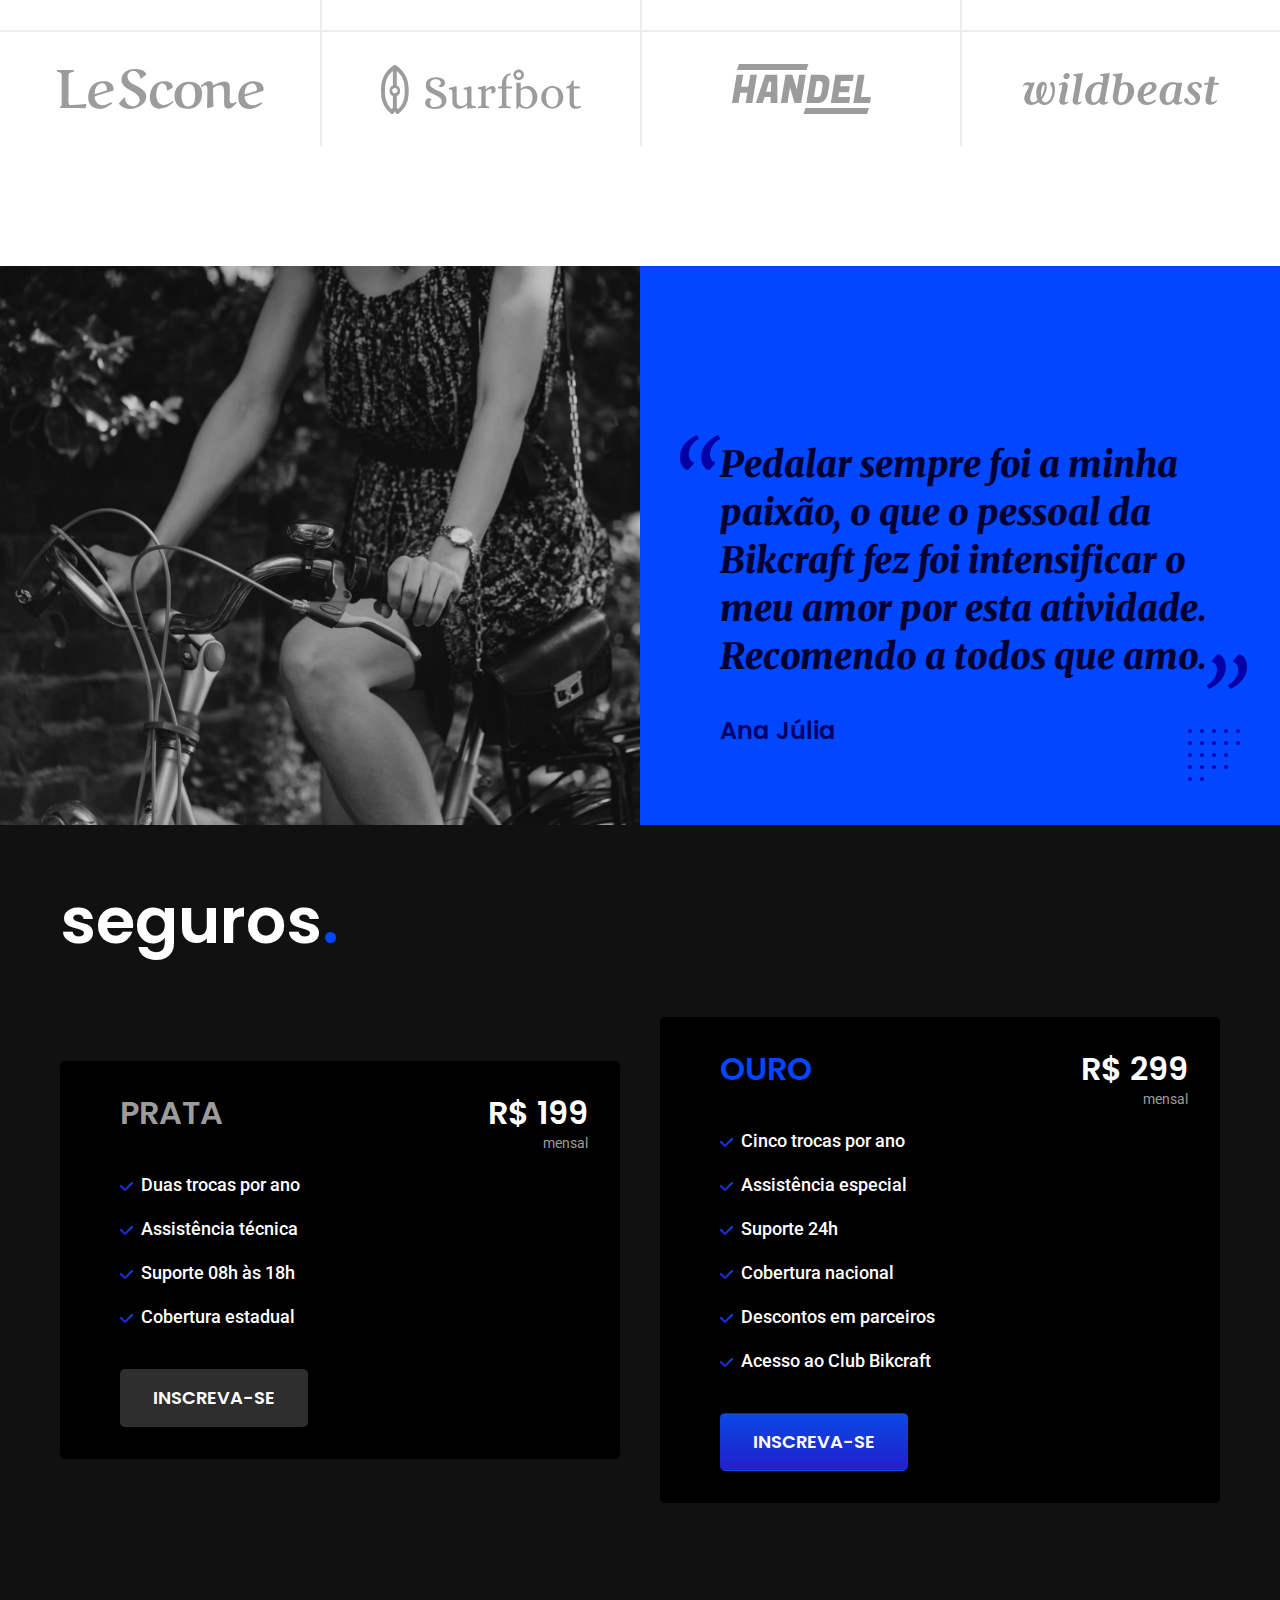
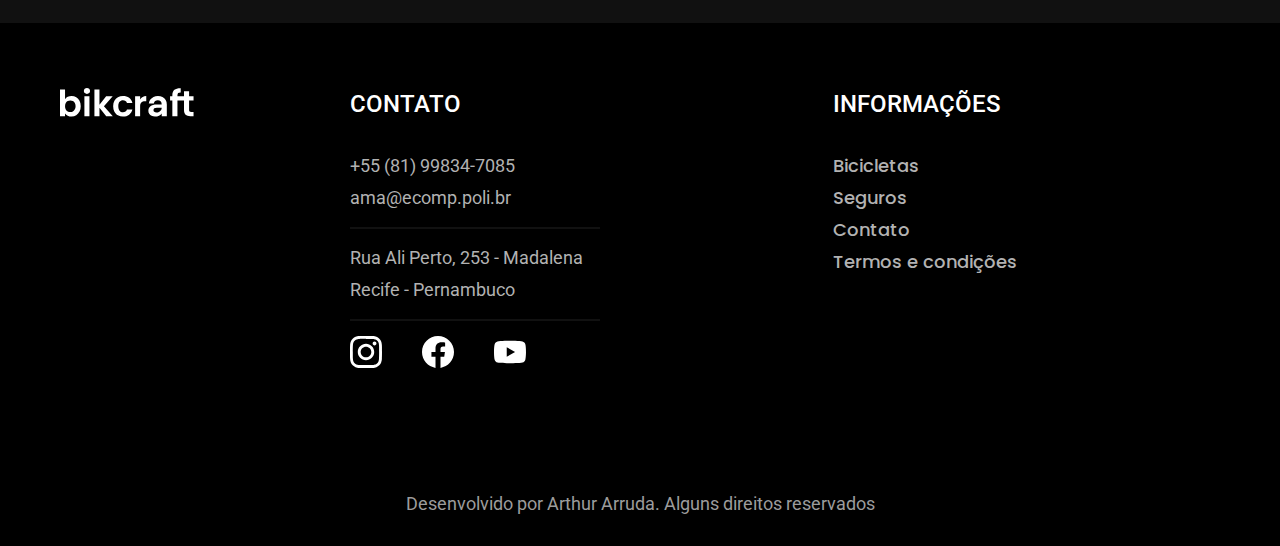
==== commit 6d4c1e9e: "adicionei a seção de seguros e de contato" ====
--- a/index.html
+++ b/index.html
@@ -14,8 +14,8 @@
             <nav>
                 <ul class = "header-menu flex">
                     <li id = "bicicletas"><a href="páginas/bicicletas.html">Bicicletas</a></li>
-                    <li id = "seguros"><a href="#seguros">Seguros</a></li>
-                    <li id = "contato"><a href="#contato">Contato</a></li>
+                    <li id = "seguros"><a href="páginas/seguros.html">Seguros</a></li>
+                    <li id = "contato"><a href="páginas/contato.html">Contato</a></li>
                 </ul>
             </nav>
         </div>
@@ -23,9 +23,9 @@
     <main>
         <!--Seção que contém a introdução-->
         <section class = "intro-bg">
-            <div class = "intro grid">
+            <div class = "intro grid container">
                 <div class = "intro-descricao">
-                    <h1>Bicicletas feitas sob medida<span class = "ponto-final">.</span></h1>
+                    <h1 class = "titulo">Bicicletas feitas sob medida<span class = "ponto-final">.</span></h1>
                     <p>Bicicletas elétricas de alta precisão e qualidade,  feitas sob medida para o cliente. Explore o mundo na sua velocidade com a Bikcraft. </p>
                     <a href="páginas/bicicletas.html" class = "btn">SELECIONE A SUA</a>
                 </div>
@@ -37,8 +37,8 @@
         </section>
        <!--Seção que contém as bicicletas-->
         <section class = "bicicletas-bg" id = "bicicletas">
-            <h1>escolha a sua<span class = "ponto-final">.</span></h1>
-            <ul class = "bicicletas grid">
+            <h1 class = "titulo container">escolha a sua<span class = "ponto-final">.</span></h1>
+            <ul class = "bicicletas grid container">
                 <li class = "bicicleta" id = "bicicleta1">
                     <a href="#">
                         <img src="imagens/reduzidas/bicicletas/magic-home.jpg" alt="Magic Might">
@@ -64,10 +64,10 @@
         </section>
         <!--Seção que contém o diferencial-->
         <section class = "diferencial-bg">
-            <div class = "diferencial grid">
+            <div class = "diferencial grid container">
                 <div class = "diferencial-info">
                     <h4>TECNOLOGIA AVANÇADA</h4>
-                    <h1>você escolhe as suas cores e componentes<span class = "ponto-final">.</span></h1>
+                    <h1 class = "titulo">você escolhe as suas cores e componentes<span class = "ponto-final">.</span></h1>
                     <p class = "principal">Cada Bikcraft é única e possui a sua identidade. As medidas serão exatas para o seu corpo e altura, garantindo maior conforto e ergonomia na sua pedalada. Você pode também personalizar completamente as suas cores.</p>
                     <a href="#" class = "link">ESCOLHA UM MODELO</a>
                     <div class = "diferenciais grid">
@@ -86,7 +86,7 @@
         </section>        
         <!--Seção que contém os parceiros-->
         <section class = "parceiros-bg">
-            <h1>nossos parceiros<span class = "ponto-final">.</span></h1>
+            <h1 class = "titulo container">nossos parceiros<span class = "ponto-final">.</span></h1>
             <div class = "parceiros-lista">
                 <ul class = "grid">
                     <li><img src="imagens/originais/parceiros/caravan.svg" alt="Caravan"></li>
@@ -113,8 +113,8 @@
         </section>
        <!--Seção que contém os seguros-->
         <section class = "seguros-bg" id = "seguros">
-            <h1>seguros<span class = "ponto-final">.</span></h1>
-            <div class = "seguros-planos grid">
+            <h1 class = "titulo container">seguros<span class = "ponto-final">.</span></h1>
+            <div class = "seguros-planos grid container">
                 <div class = "planos-prata plano">
                     <div class = "nome-preço flex">
                         <h3>PRATA</h3>
@@ -148,7 +148,7 @@
         </section>
     </main>
     <footer class = "footer-bg" id = "contato">
-        <div class = "footer grid">
+        <div class = "footer grid container">
             <a href="#" class = "home-btn"><img src="imagens/originais/icones/gerais/logo.svg" alt="Bikcraft"></a>
 
             <div class = "footer-contato">
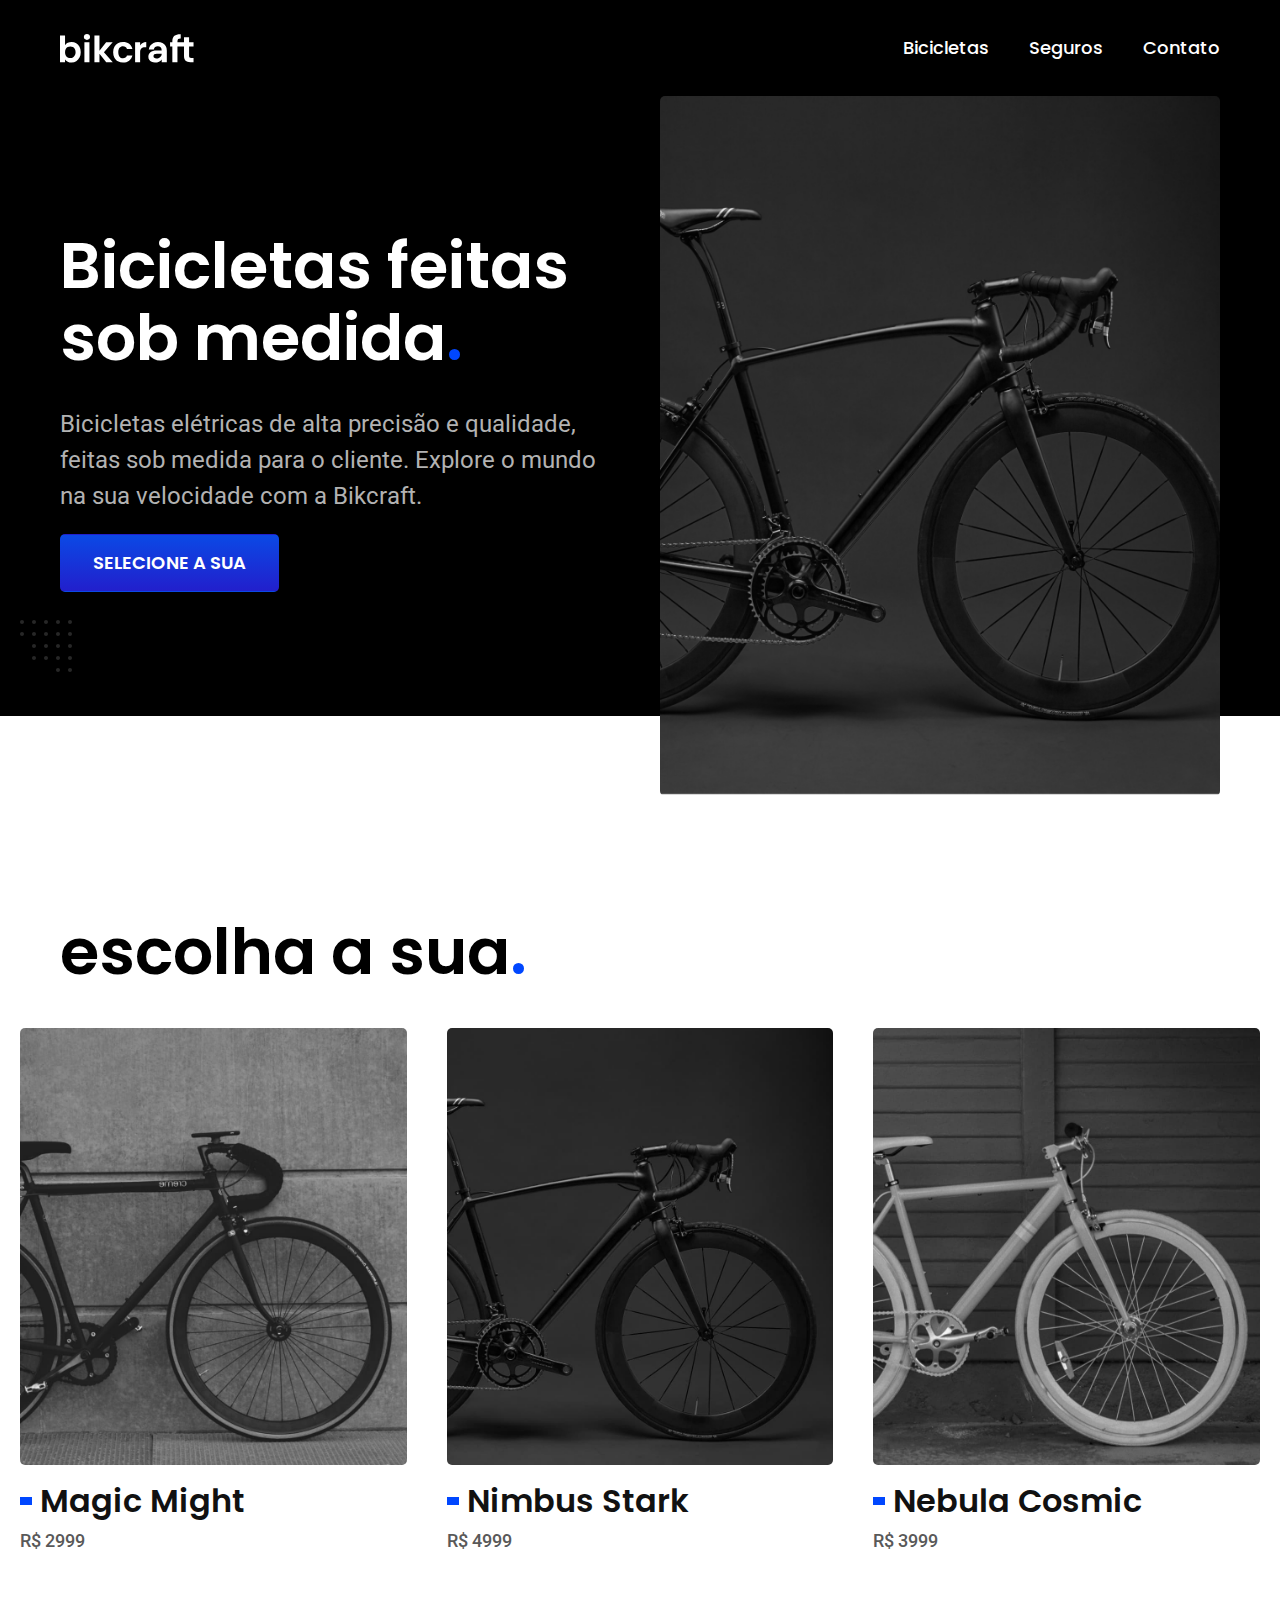
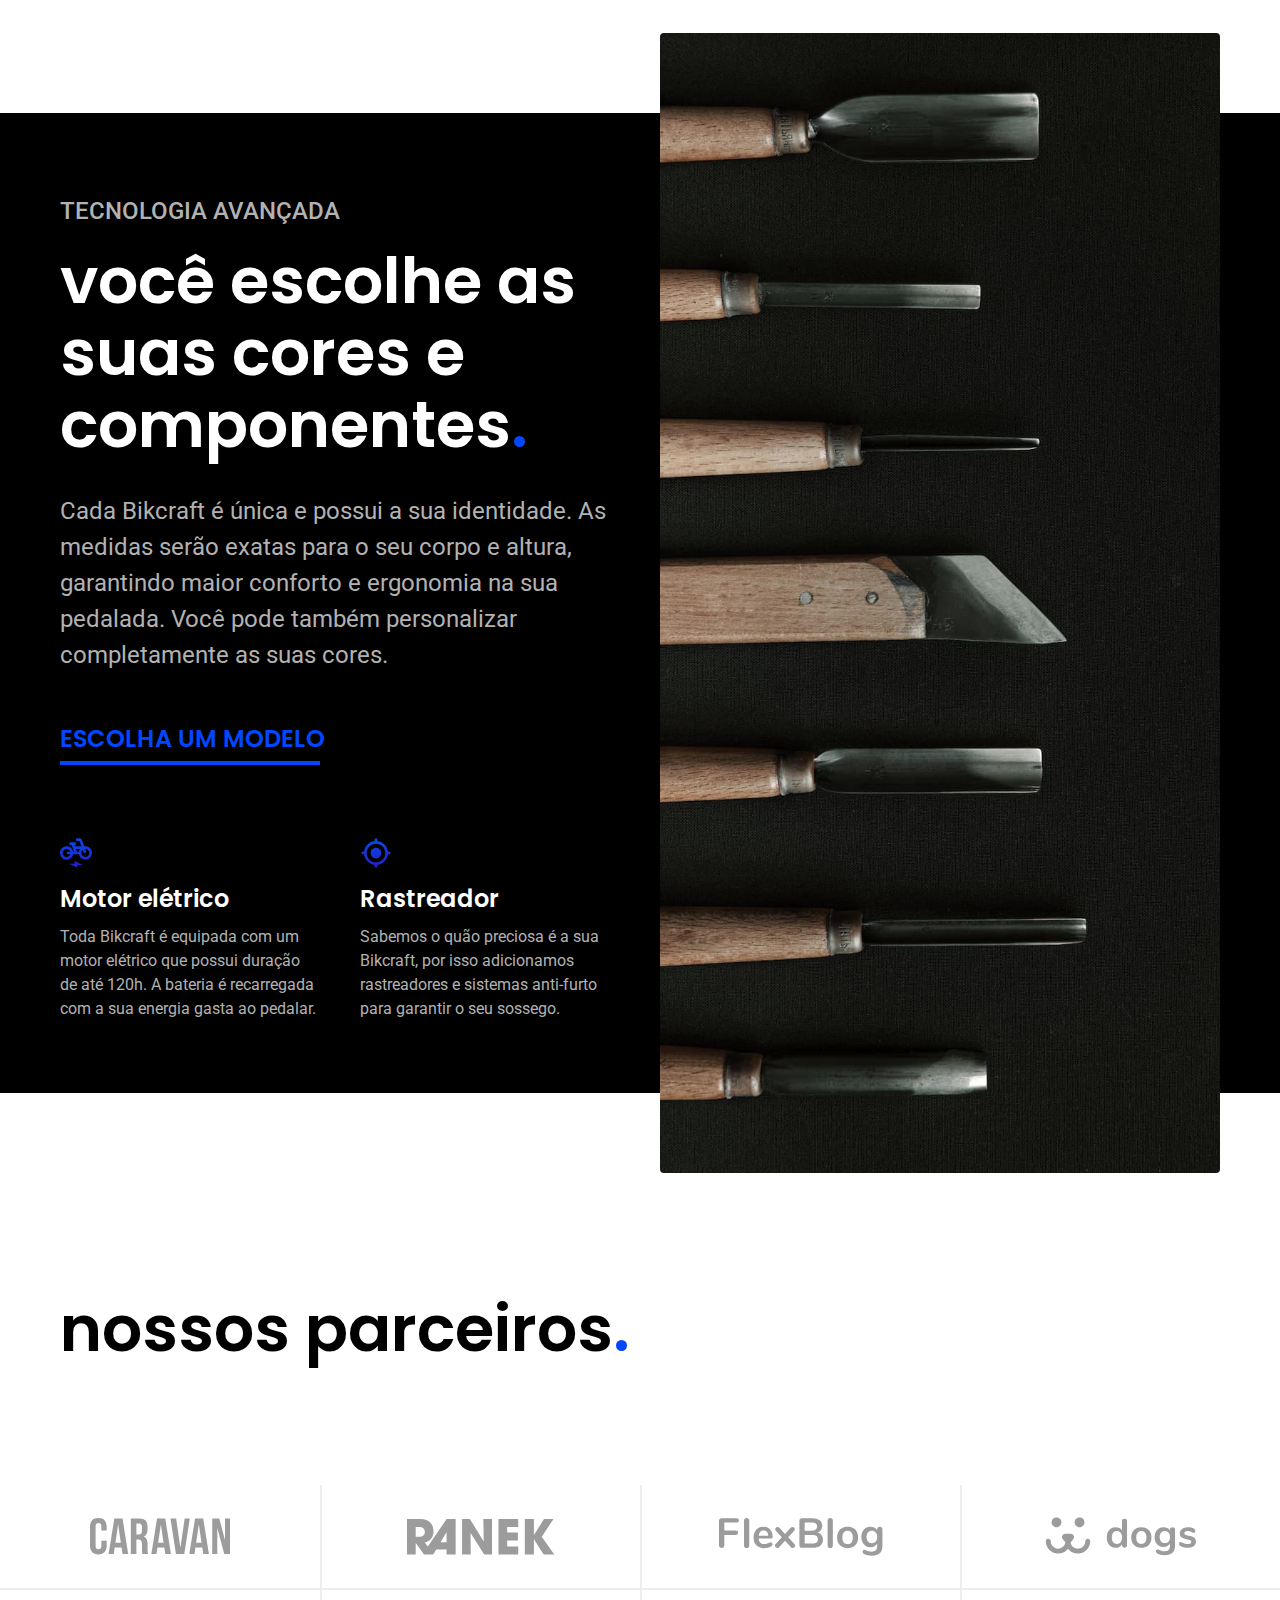
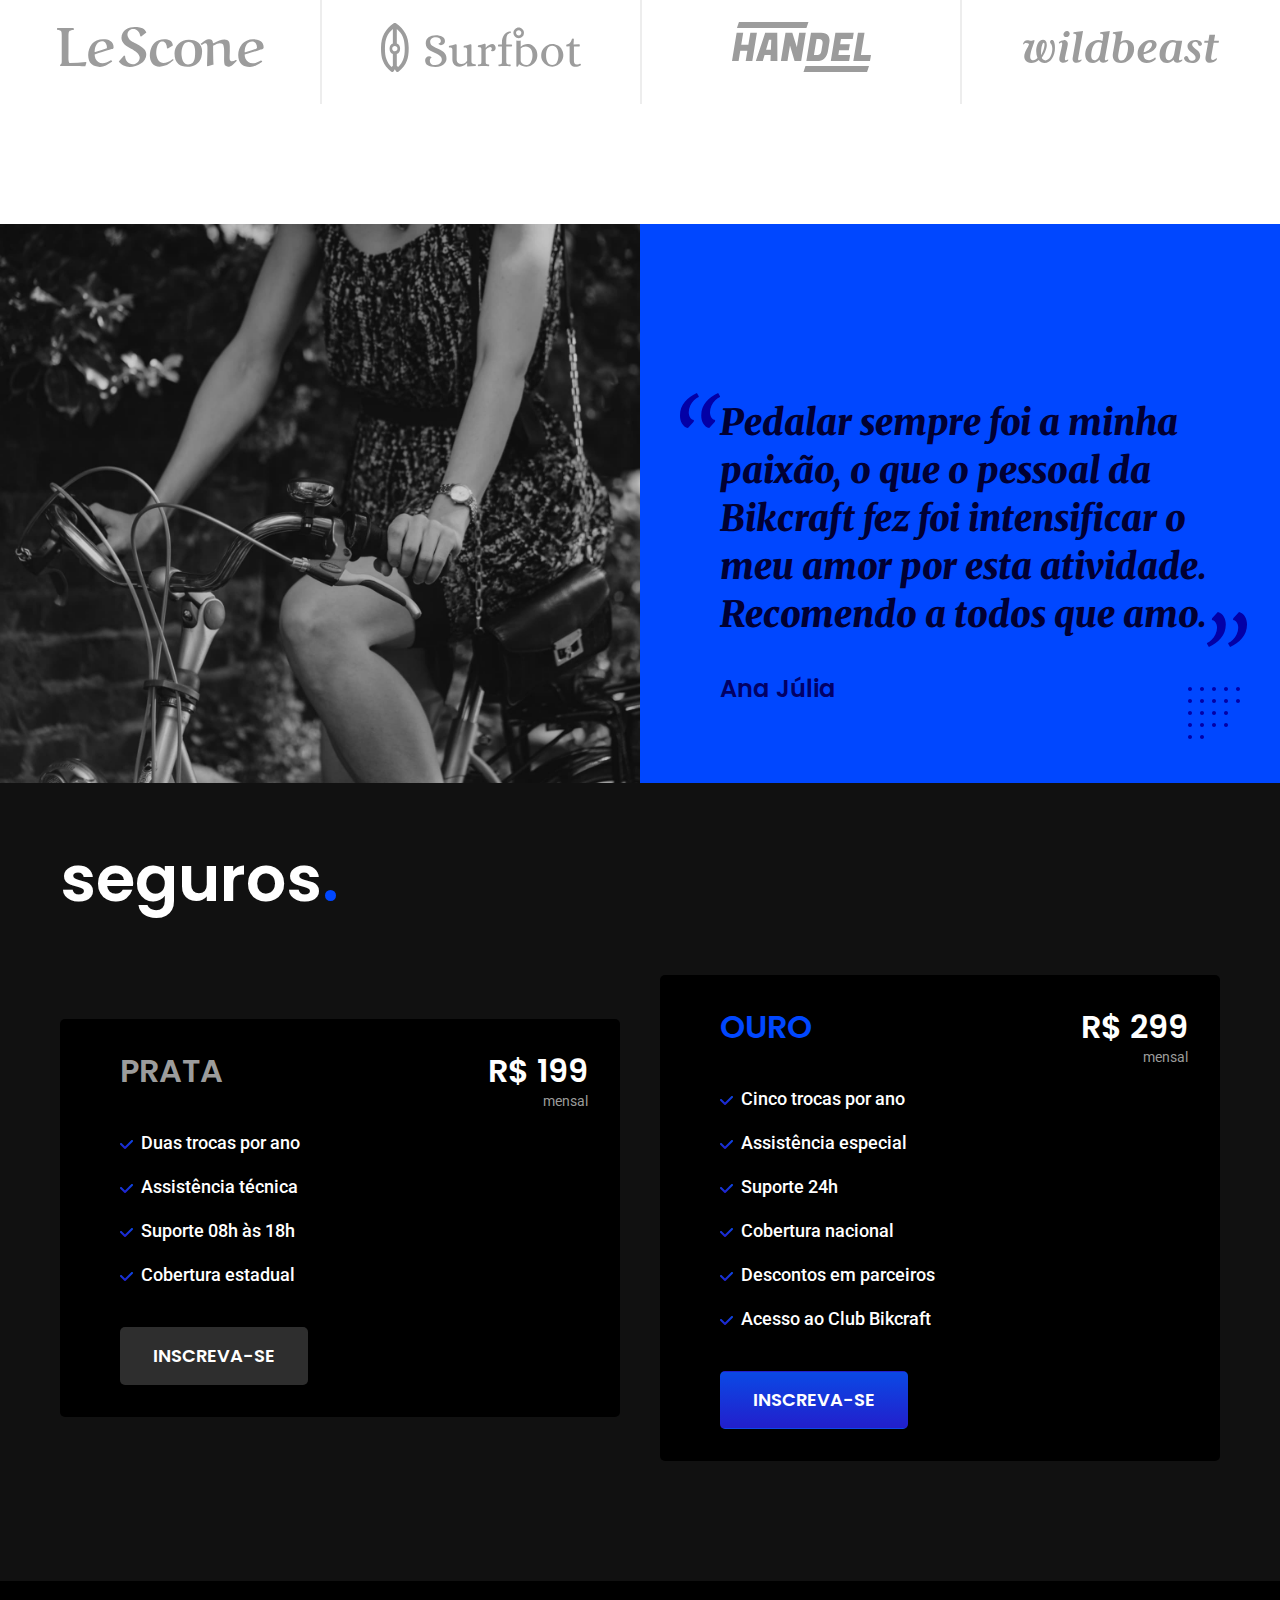
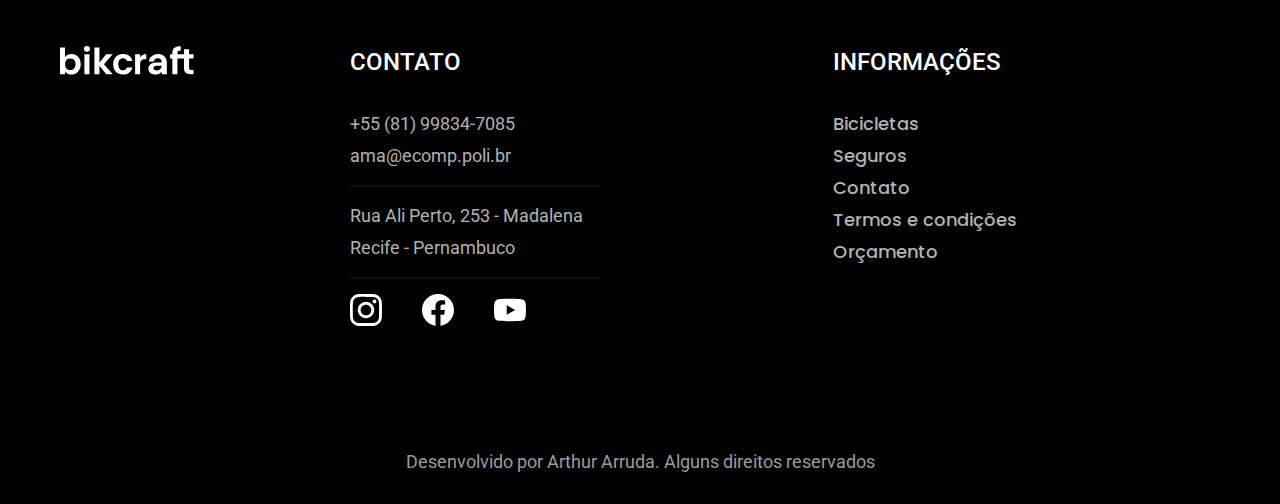
==== commit aef874a6: "Adicionei a seção orçamento, faltando fazer as interações com JS" ====
--- a/index.html
+++ b/index.html
@@ -179,10 +179,11 @@
                     <a href="#">
                         <li>Contato</li>
                     </a>
-                    <a href="#">
-                        <a href="páginas/termos.html">
-                            <li>Termos e condições</li>
-                        </a>
+                    <a href="páginas/termos.html">
+                        <li>Termos e condições</li>
+                    </a>
+                    <a href="páginas/orçamento.html">
+                        <li>Orçamento</li>
                     </a>
                 </ul>
             </div>
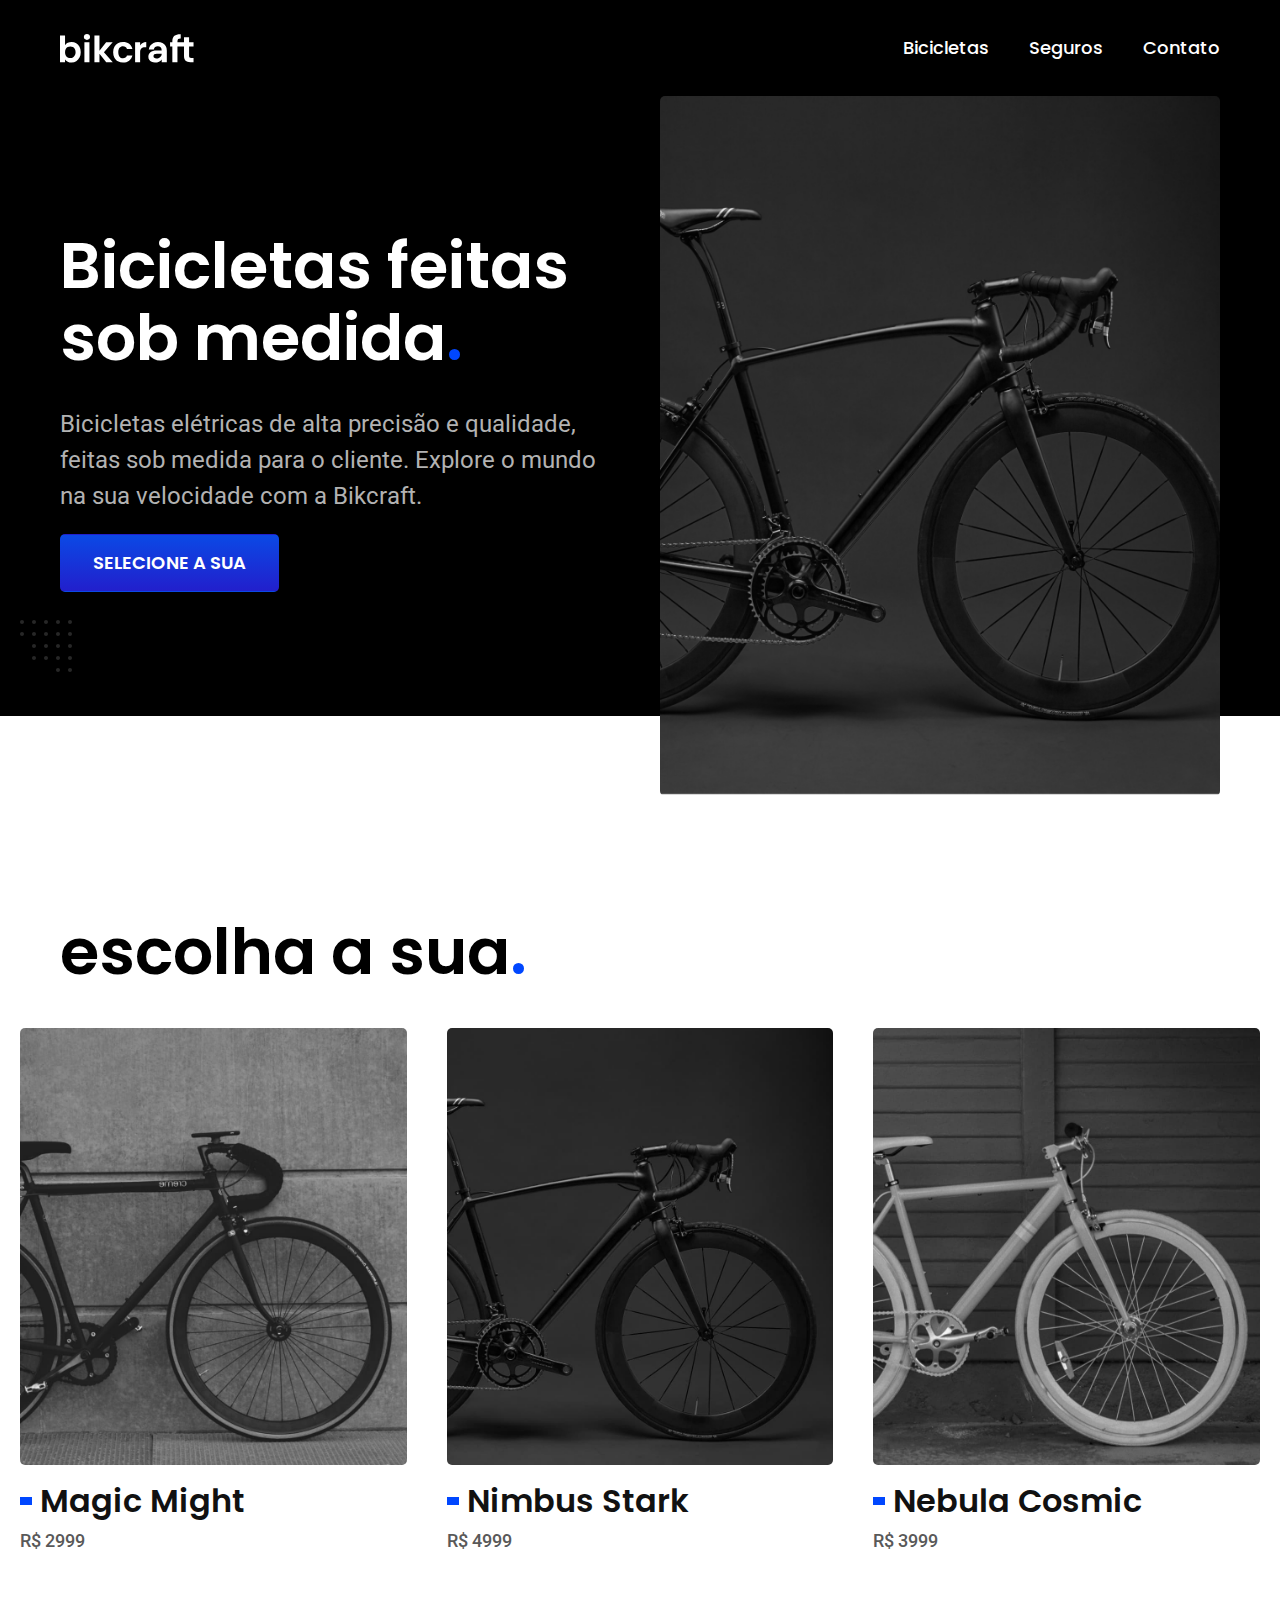
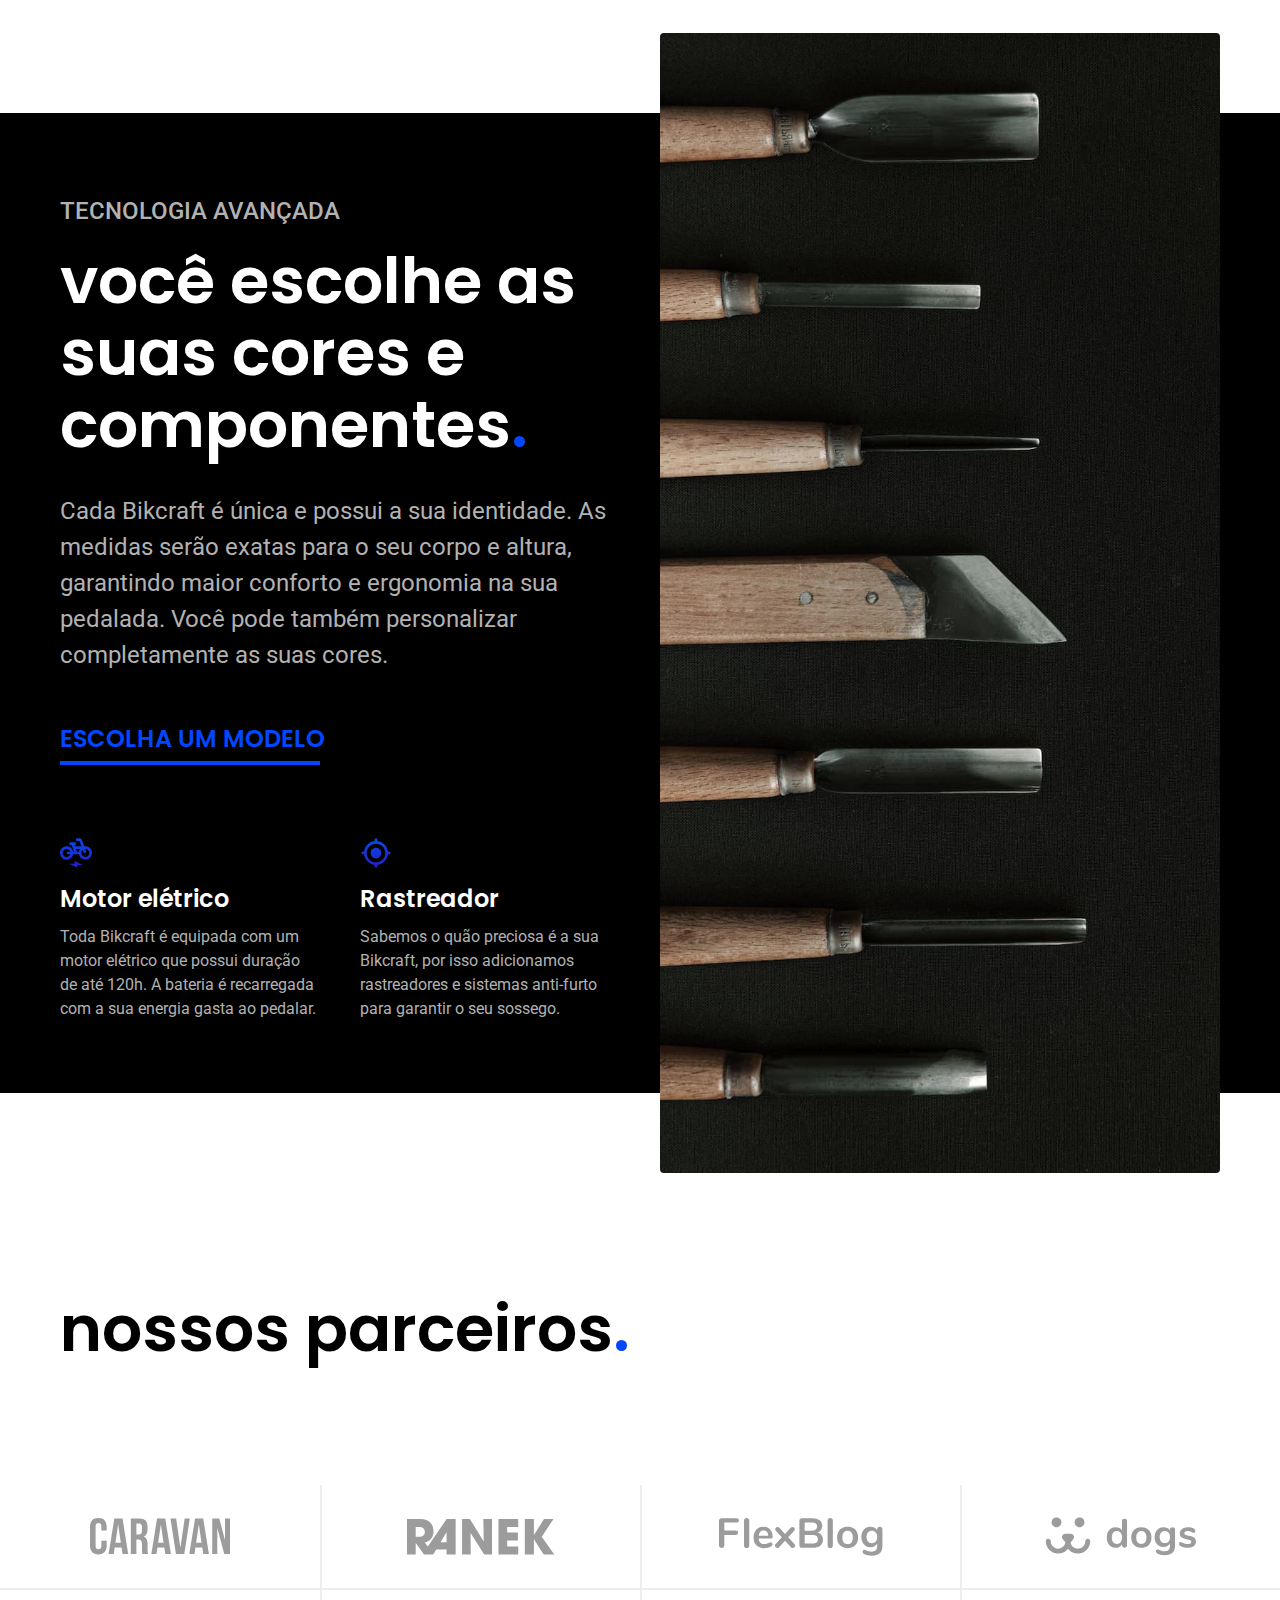
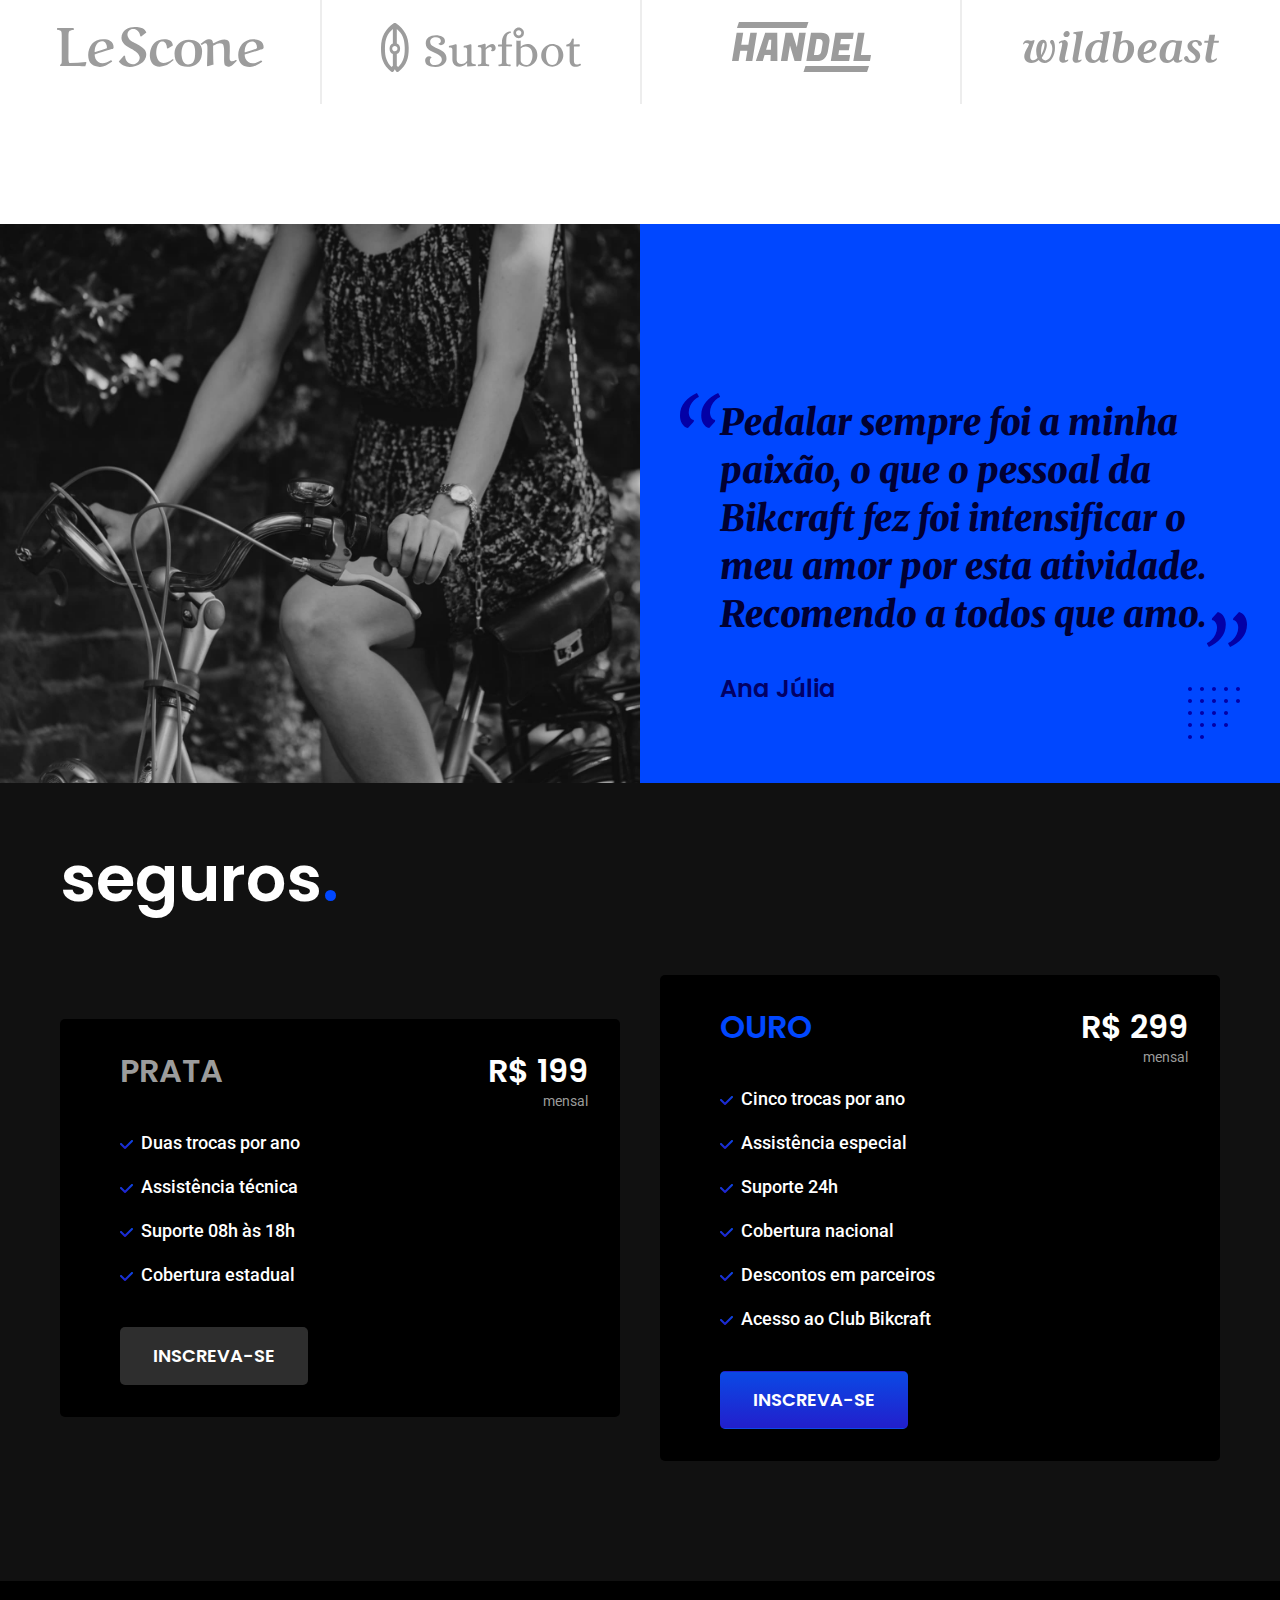
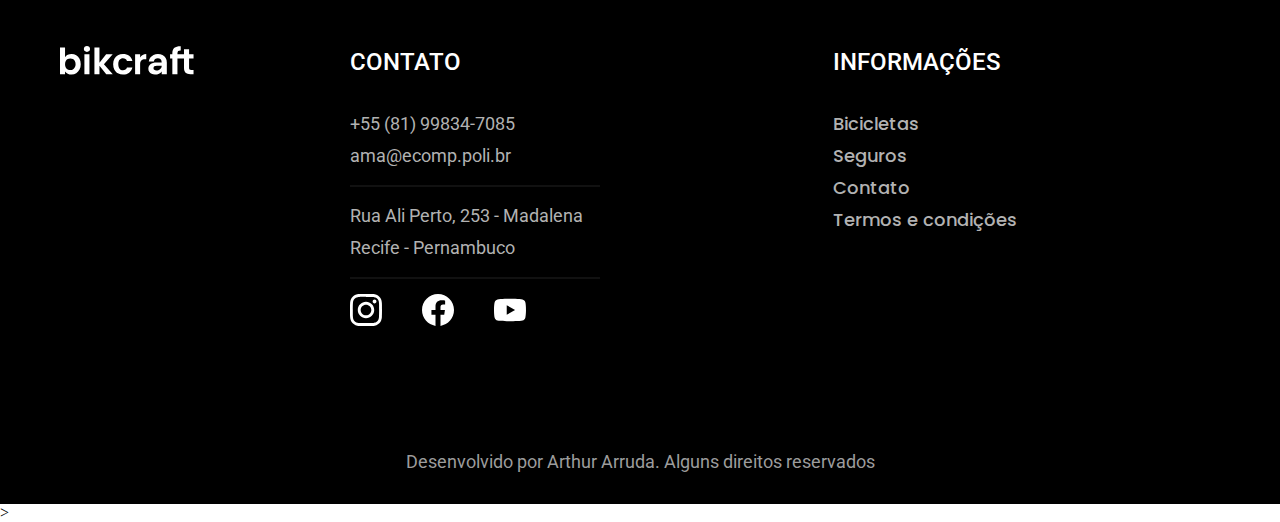
==== commit 04941000: "Adicionei o favicon" ====
--- a/index.html
+++ b/index.html
@@ -1,33 +1,36 @@
 <!DOCTYPE html>
 <html lang="pt-br">
+
 <head>
     <meta charset="UTF-8">
     <meta name="viewport" content="width=device-width, initial-scale=1.0">
     <title>Bikcraft</title>
     <meta name="description" content="Bicicletas elétricas de alta precisão e qualidade,  feitas sob medida para o cliente. Explore o mundo na sua velocidade com a Bikcraft. ">
+    <link rel="shortcut icon" href="imagens/originais/icones/gerais/logo.svg" type="image/x-icon">
     <link rel="stylesheet" href="./estilos/home/style.css">
 </head>
+
 <body>
-    <header class = "header-bg">
-        <div class = "header flex">
+    <header class="header-bg">
+        <div class="header flex">
             <a href="./index.html" target="_self"><img src="imagens/originais/icones/gerais/logo.svg" alt="Bikcraft"></a>
             <nav>
-                <ul class = "header-menu flex">
-                    <li id = "bicicletas"><a href="páginas/bicicletas.html">Bicicletas</a></li>
-                    <li id = "seguros"><a href="páginas/seguros.html">Seguros</a></li>
-                    <li id = "contato"><a href="páginas/contato.html">Contato</a></li>
+                <ul class="header-menu flex">
+                    <li id="bicicletas"><a href="páginas/bicicletas.html">Bicicletas</a></li>
+                    <li id="seguros"><a href="páginas/seguros.html">Seguros</a></li>
+                    <li id="contato"><a href="páginas/contato.html">Contato</a></li>
                 </ul>
             </nav>
         </div>
     </header>
     <main>
         <!--Seção que contém a introdução-->
-        <section class = "intro-bg">
-            <div class = "intro grid container">
-                <div class = "intro-descricao">
-                    <h1 class = "titulo">Bicicletas feitas sob medida<span class = "ponto-final">.</span></h1>
-                    <p>Bicicletas elétricas de alta precisão e qualidade,  feitas sob medida para o cliente. Explore o mundo na sua velocidade com a Bikcraft. </p>
-                    <a href="páginas/bicicletas.html" class = "btn">SELECIONE A SUA</a>
+        <section class="intro-bg">
+            <div class="intro grid container">
+                <div class="intro-descricao">
+                    <h1 class="titulo">Bicicletas feitas sob medida<span class="ponto-final">.</span></h1>
+                    <p>Bicicletas elétricas de alta precisão e qualidade, feitas sob medida para o cliente. Explore o mundo na sua velocidade com a Bikcraft. </p>
+                    <a href="páginas/bicicletas.html" class="btn">SELECIONE A SUA</a>
                 </div>
                 <picture>
                     <source media="(max-width:800px)" srcset="imagens\reduzidas\bicicletas\nimbus.jpg">
@@ -35,60 +38,60 @@
                 </picture>
             </div>
         </section>
-       <!--Seção que contém as bicicletas-->
-        <section class = "bicicletas-bg" id = "bicicletas">
-            <h1 class = "titulo container">escolha a sua<span class = "ponto-final">.</span></h1>
-            <ul class = "bicicletas grid container">
-                <li class = "bicicleta" id = "bicicleta1">
-                    <a href="#">
+        <!--Seção que contém as bicicletas-->
+        <section class="bicicletas-bg" id="bicicletas">
+            <h1 class="titulo container">escolha a sua<span class="ponto-final">.</span></h1>
+            <ul class="bicicletas grid container">
+                <li class="bicicleta" id="bicicleta1">
+                    <a href="páginas/compra/magic.html">
                         <img src="imagens/reduzidas/bicicletas/magic-home.jpg" alt="Magic Might">
-                        <h3 class = "bicicleta-nome">Magic Might</h3>
-                        <h6 class = "bicicleta-preço">R$ 2999</h6>
+                        <h3 class="bicicleta-nome">Magic Might</h3>
+                        <h6 class="bicicleta-preço">R$ 2999</h6>
                     </a>
                 </li>
-                <li class = "bicicleta" id = "bicicleta2">
-                    <a href="#">
+                <li class="bicicleta" id="bicicleta2">
+                    <a href="páginas/compra/nimbus.html">
                         <img src="imagens/reduzidas/bicicletas/nimbus-home.jpg" alt="Nimbus Stark">
-                        <h3 class = "bicicleta-nome">Nimbus Stark</h3>
-                        <h6 class = "bicicleta-preço">R$ 4999</h6>
+                        <h3 class="bicicleta-nome">Nimbus Stark</h3>
+                        <h6 class="bicicleta-preço">R$ 4999</h6>
                     </a>
                 </li>
-                <li class = "bicicleta" id = "bicicleta3">
-                    <a href="#">
+                <li class="bicicleta" id="bicicleta3">
+                    <a href="páginas/compra/nebula.html">
                         <img src="imagens/reduzidas/bicicletas/nebula-home.jpg" alt="Nebula Cosmic">
-                        <h3 class = "bicicleta-nome">Nebula Cosmic</h3>
-                        <h6 class = "bicicleta-preço">R$ 3999</h6>
+                        <h3 class="bicicleta-nome">Nebula Cosmic</h3>
+                        <h6 class="bicicleta-preço">R$ 3999</h6>
                     </a>
                 </li>
             </ul>
         </section>
         <!--Seção que contém o diferencial-->
-        <section class = "diferencial-bg">
-            <div class = "diferencial grid container">
-                <div class = "diferencial-info">
+        <section class="diferencial-bg">
+            <div class="diferencial grid container">
+                <div class="diferencial-info">
                     <h4>TECNOLOGIA AVANÇADA</h4>
-                    <h1 class = "titulo">você escolhe as suas cores e componentes<span class = "ponto-final">.</span></h1>
-                    <p class = "principal">Cada Bikcraft é única e possui a sua identidade. As medidas serão exatas para o seu corpo e altura, garantindo maior conforto e ergonomia na sua pedalada. Você pode também personalizar completamente as suas cores.</p>
-                    <a href="#" class = "link">ESCOLHA UM MODELO</a>
-                    <div class = "diferenciais grid">
-                        <div class = "eletrico">
+                    <h1 class="titulo">você escolhe as suas cores e componentes<span class="ponto-final">.</span></h1>
+                    <p class="principal">Cada Bikcraft é única e possui a sua identidade. As medidas serão exatas para o seu corpo e altura, garantindo maior conforto e ergonomia na sua pedalada. Você pode também personalizar completamente as suas cores.</p>
+                    <a href="#" class="link">ESCOLHA UM MODELO</a>
+                    <div class="diferenciais grid">
+                        <div class="eletrico">
                             <h2>Motor elétrico</h2>
-                            <p class = "descricao-diferencial">Toda Bikcraft é equipada com um motor elétrico que possui duração de até 120h. A bateria é recarregada com a sua energia gasta ao pedalar.</p>
+                            <p class="descricao-diferencial">Toda Bikcraft é equipada com um motor elétrico que possui duração de até 120h. A bateria é recarregada com a sua energia gasta ao pedalar.</p>
                         </div>
-                        <div class = "rastreador">
+                        <div class="rastreador">
                             <h2>Rastreador</h2>
-                            <p class = "descricao-diferencial">Sabemos o quão preciosa é a sua Bikcraft, por isso adicionamos rastreadores e sistemas anti-furto para garantir o seu sossego.</p>
+                            <p class="descricao-diferencial">Sabemos o quão preciosa é a sua Bikcraft, por isso adicionamos rastreadores e sistemas anti-furto para garantir o seu sossego.</p>
                         </div>
                     </div>
                 </div>
                 <img src="imagens/reduzidas/gerais/ferramentas.jpg" alt="Ferramentas utilizadas na construção das bicicicletas Bikcrafts">
             </div>
-        </section>        
+        </section>
         <!--Seção que contém os parceiros-->
-        <section class = "parceiros-bg">
-            <h1 class = "titulo container">nossos parceiros<span class = "ponto-final">.</span></h1>
-            <div class = "parceiros-lista">
-                <ul class = "grid">
+        <section class="parceiros-bg">
+            <h1 class="titulo container">nossos parceiros<span class="ponto-final">.</span></h1>
+            <div class="parceiros-lista">
+                <ul class="grid">
                     <li><img src="imagens/originais/parceiros/caravan.svg" alt="Caravan"></li>
                     <li><img src="imagens/originais/parceiros/ranek.svg" alt="Ranek"></li>
                     <li><img src="imagens/originais/parceiros/flexblog.svg" alt="Flexbog"></li>
@@ -99,26 +102,26 @@
                     <li><img src="imagens/originais/parceiros/wildbeast.svg" alt="Wildbeast"></li>
                 </ul>
             </div>
-        </section>  
+        </section>
         <!--Seção que contém o depoimento-->
-        <section class = "depoimento-bg grid">
+        <section class="depoimento-bg grid">
             <img src="imagens/reduzidas/gerais/depoimento.jpg" alt="Mulher pedalando">
-            <div class = "depoimento-container flex">
-                <div class = "depoimento-texto">
+            <div class="depoimento-container flex">
+                <div class="depoimento-texto">
                     <h2>Pedalar sempre foi a minha paixão, o que o pessoal da Bikcraft fez foi intensificar o meu amor por esta atividade. Recomendo a todos que amo. </h2>
-                
+
                     <h5>Ana Júlia</h5>
                 </div>
             </div>
         </section>
-       <!--Seção que contém os seguros-->
-        <section class = "seguros-bg" id = "seguros">
-            <h1 class = "titulo container">seguros<span class = "ponto-final">.</span></h1>
-            <div class = "seguros-planos grid container">
-                <div class = "planos-prata plano">
-                    <div class = "nome-preço flex">
+        <!--Seção que contém os seguros-->
+        <section class="seguros-bg" id="seguros">
+            <h1 class="titulo container">seguros<span class="ponto-final">.</span></h1>
+            <div class="seguros-planos grid container">
+                <div class="planos-prata plano">
+                    <div class="nome-preço flex">
                         <h3>PRATA</h3>
-                        <h4 class = "preço">R$ 199</h4>
+                        <h4 class="preço">R$ 199</h4>
                     </div>
                     <ul>
                         <li>Duas trocas por ano</li>
@@ -126,14 +129,14 @@
                         <li>Suporte 08h às 18h</li>
                         <li>Cobertura estadual</li>
                     </ul>
-                    <a href="#" class = "btn">INSCREVA-SE</a>
+                    <a href="#" class="btn">INSCREVA-SE</a>
                 </div>
-                <div class = "planos-ouro plano">
-                    <div class = "nome-preço flex">
+                <div class="planos-ouro plano">
+                    <div class="nome-preço flex">
                         <h3>OURO</h3>
-                        <h4 class = "preço">R$ 299</h4>
+                        <h4 class="preço">R$ 299</h4>
                     </div>
-                
+
                     <ul>
                         <li>Cinco trocas por ano</li>
                         <li>Assistência especial</li>
@@ -142,53 +145,44 @@
                         <li>Descontos em parceiros</li>
                         <li>Acesso ao Club Bikcraft</li>
                     </ul>
-                    <a href="#" class = "btn">INSCREVA-SE</a>
+                    <a href="#" class="btn">INSCREVA-SE</a>
                 </div>
             </div>
         </section>
     </main>
-    <footer class = "footer-bg" id = "contato">
-        <div class = "footer grid container">
-            <a href="#" class = "home-btn"><img src="imagens/originais/icones/gerais/logo.svg" alt="Bikcraft"></a>
+    <footer class="footer-bg" id="contato">
+        <div class="footer grid container">
+            <a href="#" class="home-btn"><img src="imagens/originais/icones/gerais/logo.svg" alt="Bikcraft"></a>
 
-            <div class = "footer-contato">
+            <div class="footer-contato">
                 <h1>CONTATO</h1>
-                <div class = "fone">
+                <div class="fone">
                     <p>+55 (81) 99834-7085 <br>
-                       ama@ecomp.poli.br</p>
+                        ama@ecomp.poli.br</p>
                 </div>
-                <div class = "endereco">
+                <div class="endereco">
                     <p>Rua Ali Perto, 253 - Madalena<br>
-                       Recife - Pernambuco</p>
+                        Recife - Pernambuco</p>
                 </div>
-                <div class = "redes-sociais flex">
+                <div class="redes-sociais flex">
                     <a href="#"><img src="imagens/originais/icones/redes-branco/instagram.svg" alt="#"></a>
                     <a href=""><img src="imagens/originais/icones/redes-branco/facebook.svg" alt=""></a>
                     <a href="#"><img src="imagens/originais/icones/redes-branco/youtube.svg" alt=""></a>
                 </div>
             </div>
-            <div class = "footer-info">
+            <div class="footer-info">
                 <h1>INFORMAÇÕES</h1>
                 <ul>
-                    <a href="#">
-                        <li>Bicicletas</li>
-                    </a>
-                    <a href="#">
-                        <li>Seguros</li>
-                    </a>
-                    <a href="#">
-                        <li>Contato</li>
-                    </a>
-                    <a href="páginas/termos.html">
-                        <li>Termos e condições</li>
-                    </a>
-                    <a href="páginas/orçamento.html">
-                        <li>Orçamento</li>
-                    </a>
+                    <li><a href="./páginas/bicicletas.html">Bicicletas</a></li>
+                    <li><a href="./páginas/seguros.html">Seguros</a></li>
+                    <li><a href="./páginas/contato.html">Contato</a></li>
+                    <li><a href="./páginas/termos.html">Termos e condições</a></li>
                 </ul>
             </div>
         </div>
         <h5>Desenvolvido por Arthur Arruda. Alguns direitos reservados</h5>
     </footer>
-</body>
+    <script src="js/script.js"></script>
+</body>>
+
 </html>